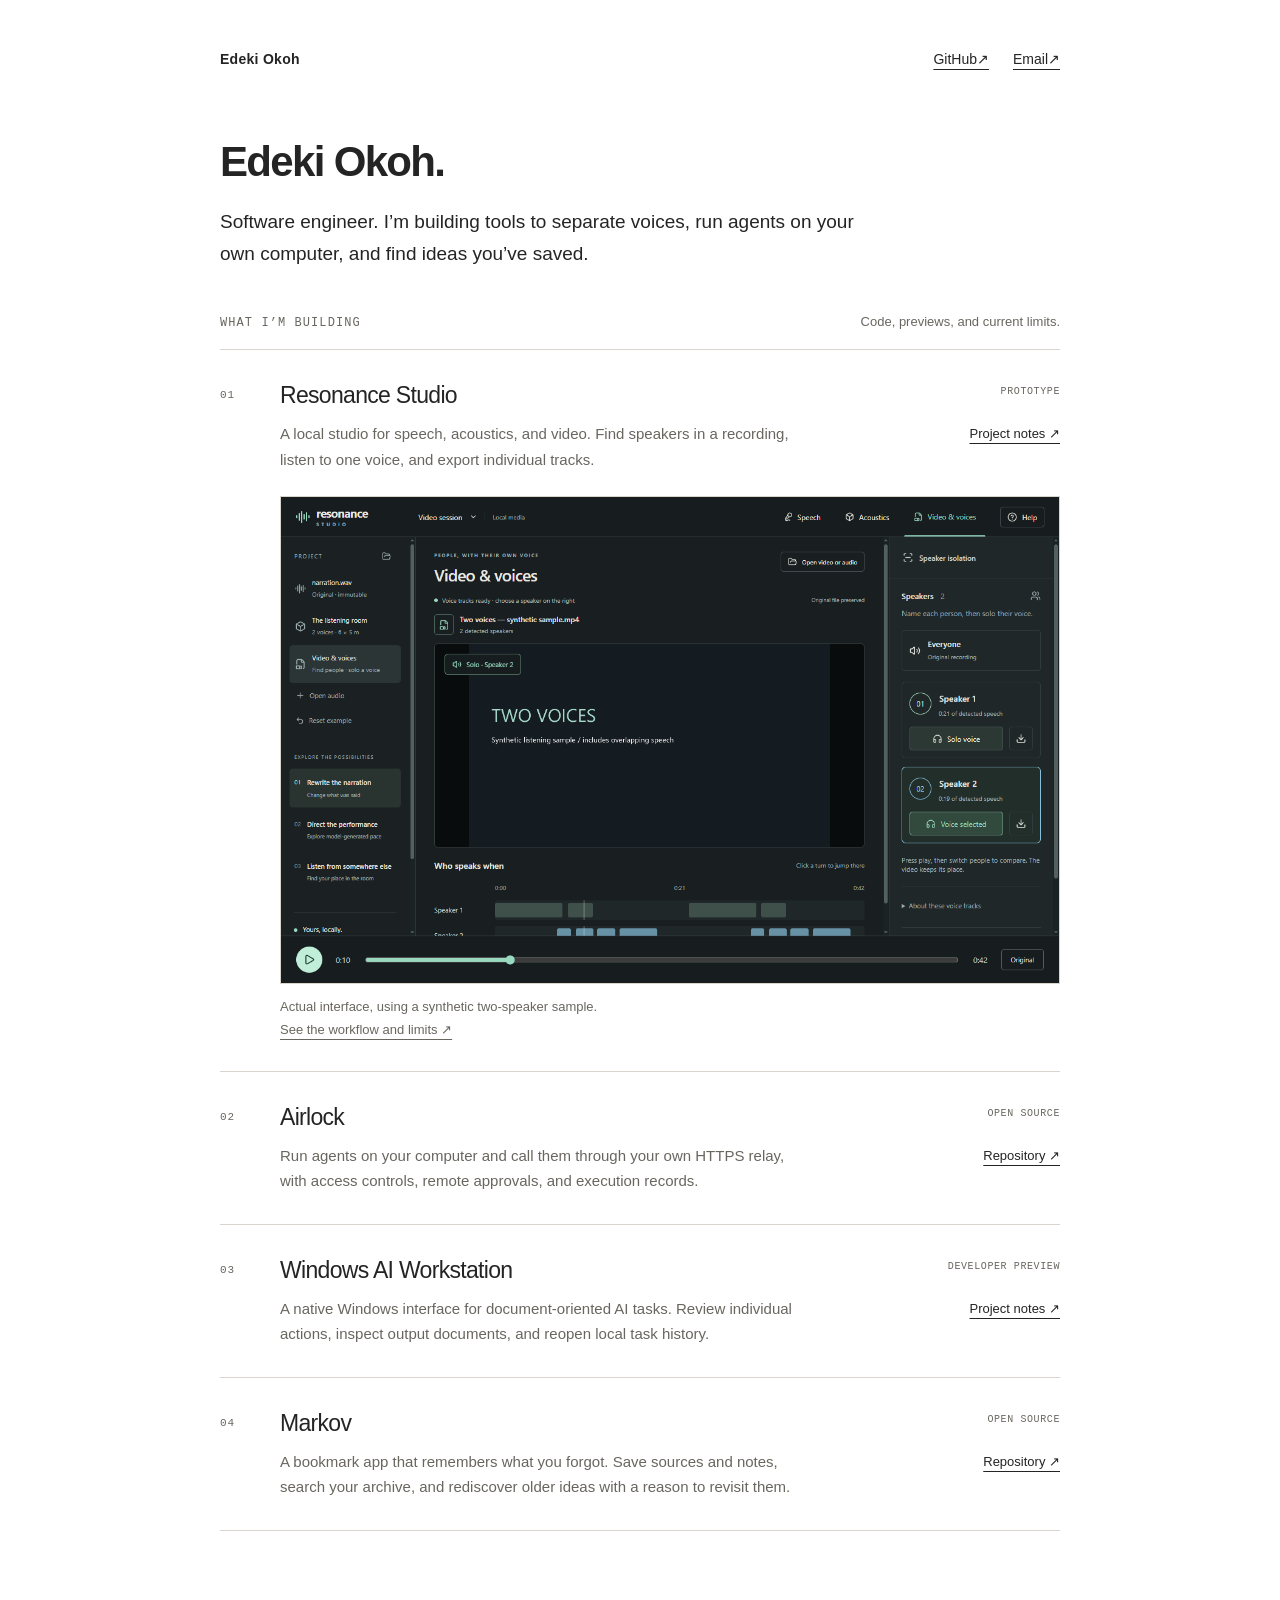
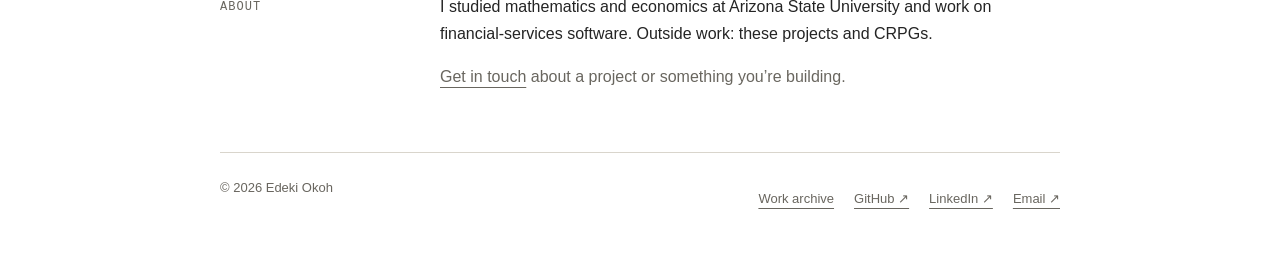
==== index.html @ 8ff59d3c "Show real Resonance product evidence directly on the homepage" ====
<!doctype html>
<html lang="en">
<head>
  <meta charset="utf-8">
  <meta name="viewport" content="width=device-width, initial-scale=1">
  <meta name="color-scheme" content="light">
  <title>Edeki Okoh — Software Engineer</title>
  <meta name="description" content="Edeki Okoh builds software for creative work, personal knowledge, and AI agents. Selected work: Resonance Studio, Airlock, Windows AI Workstation, and Markov.">
  <meta property="og:title" content="Edeki Okoh — Software Engineer">
  <meta property="og:description" content="Software for creative work, personal knowledge, and AI agents. Four projects by Edeki Okoh.">
  <meta property="og:type" content="website">
  <link rel="stylesheet" href="portfolio.css">
  <link rel="canonical" href="https://okohedeki.github.io/blog/">
</head>
<body>
  <a class="skip-link" href="#main">Skip to content</a>
  <nav class="site-nav" aria-label="Main navigation">
    <a class="wordmark" href="./" aria-label="Edeki Okoh home">Edeki Okoh</a>
    <div class="nav-links">
      <a href="https://github.com/Okohedeki">GitHub <span aria-hidden="true">↗</span></a>
      <a href="mailto:okohedeki@gmail.com">Email <span aria-hidden="true">↗</span></a>
    </div>
  </nav>

  <main id="main" tabindex="-1">
    <header class="intro">
      <h1>Edeki Okoh.</h1>
      <p class="lede">Software engineer. I’m building tools to separate voices, run agents on your own computer, and find ideas you’ve saved.</p>
    </header>

    <section id="selected-work" aria-labelledby="projects-title">
      <div class="section-heading">
        <h2 class="section-label" id="projects-title">What I’m building</h2>
        <span>Code, previews, and current limits.</span>
      </div>

      <div class="project-list">
        <article class="project" id="resonance-studio">
          <p class="project-index" aria-hidden="true">01</p>
          <div>
            <h3><a href="resonance-studio.html">Resonance Studio</a></h3>
            <p>A local studio for speech, acoustics, and video. Find speakers in a recording, listen to one voice, and export individual tracks.</p>
          </div>
          <div class="project-meta">
            <span class="status">Prototype</span>
            <a class="project-link" href="resonance-studio.html" aria-label="Read about Resonance Studio">Project notes ↗</a>
          </div>
          <figure class="project-preview">
            <a href="resonance-studio.html" aria-label="Inspect the Resonance Studio prototype">
              <img src="assets/resonance-video.png" alt="Resonance Studio with synchronized video, a speaker timeline, and controls for listening to one voice." width="1280" height="800" fetchpriority="high">
            </a>
            <figcaption>Actual interface, using a synthetic two-speaker sample. <a href="resonance-studio.html">See the workflow and limits ↗</a></figcaption>
          </figure>
        </article>
        <article class="project" id="airlock">
          <p class="project-index" aria-hidden="true">02</p>
          <div>
            <h3><a href="https://github.com/Okohedeki/airlock">Airlock</a></h3>
            <p>Run agents on your computer and call them through your own HTTPS relay, with access controls, remote approvals, and execution records.</p>
          </div>
          <div class="project-meta">
            <span class="status">Open source</span>
            <a class="project-link" href="https://github.com/Okohedeki/airlock" aria-label="View Airlock on GitHub">Repository ↗</a>
          </div>
        </article>
        <article class="project" id="windows-ai-workstation">
          <p class="project-index" aria-hidden="true">03</p>
          <div>
            <h3><a href="windows-ai-workstation.html">Windows AI Workstation</a></h3>
            <p>A native Windows interface for document-oriented AI tasks. Review individual actions, inspect output documents, and reopen local task history.</p>
          </div>
          <div class="project-meta">
            <span class="status">Developer preview</span>
            <a class="project-link" href="windows-ai-workstation.html" aria-label="Read about Windows AI Workstation">Project notes ↗</a>
          </div>
        </article>
        <article class="project" id="markov">
          <p class="project-index" aria-hidden="true">04</p>
          <div>
            <h3><a href="https://github.com/Okohedeki/markov-engine">Markov</a></h3>
            <p>A bookmark app that remembers what you forgot. Save sources and notes, search your archive, and rediscover older ideas with a reason to revisit them.</p>
          </div>
          <div class="project-meta">
            <span class="status">Open source</span>
            <a class="project-link" href="https://github.com/Okohedeki/markov-engine" aria-label="View Markov on GitHub">Repository ↗</a>
          </div>
        </article>
      </div>
    </section>

    <section class="about" aria-labelledby="about-title">
      <h2 class="section-label" id="about-title">About</h2>
      <div>
        <p>I studied mathematics and economics at Arizona State University and work on financial-services software. Outside work: these projects and CRPGs.</p>
        <p><a href="mailto:okohedeki@gmail.com">Get in touch</a> about a project or something you’re building.</p>
      </div>
    </section>
  </main>

  <footer>
    <p>© 2026 Edeki Okoh</p>
    <div class="footer-links">
      <a href="worklog.html">Work archive</a>
      <a href="https://github.com/Okohedeki">GitHub ↗</a>
      <a href="https://www.linkedin.com/in/edeki-o-58895bb2/">LinkedIn ↗</a>
      <a href="mailto:okohedeki@gmail.com">Email ↗</a>
    </div>
  </footer>
</body>
</html>
---- portfolio.css ----
:root {
  color-scheme: light;
  --paper: #ffffff;
  --ink: #242424;
  --muted: #69665f;
  --line: #d9d5cc;
  --accent: #873e2c;
  font-family: -apple-system, BlinkMacSystemFont, "Segoe UI", sans-serif;
  font-synthesis: none;
}

* { box-sizing: border-box; }
html { background: var(--paper); scroll-padding-top: 32px; }
body { margin: 0; color: var(--ink); font-size: 17px; line-height: 1.7; }
a { color: inherit; text-decoration-thickness: 1px; text-underline-offset: 5px; }
a:hover { color: var(--accent); }
a:focus-visible, summary:focus-visible {
  outline: 2px solid var(--accent);
  outline-offset: 5px;
  border-radius: 2px;
}
::selection { color: var(--ink); background: #e9d5bf; }
.skip-link { position: absolute; left: 24px; top: -80px; padding: 10px; background: var(--paper); }
.skip-link:focus { top: 12px; }
.site-nav, main, footer { width: min(100% - 64px, 840px); margin-inline: auto; }
.site-nav { display: flex; justify-content: space-between; align-items: center; padding-top: 38px; gap: 24px; }
.wordmark { font-size: 14px; font-weight: 600; text-decoration: none; letter-spacing: .02em; }
.nav-links { display: flex; gap: 24px; font-size: 14px; }
.nav-links a { display: inline-flex; align-items: center; min-height: 44px; }
.intro { padding-block: 56px 42px; max-width: 700px; }
.eyebrow, .section-label, .project-index, .status {
  font: 500 11px/1.6 ui-monospace, "Cascadia Code", Consolas, monospace;
  letter-spacing: .09em;
  text-transform: uppercase;
  color: var(--muted);
}
.eyebrow { margin: 0 0 22px; }
h1 { margin: 0; font: 600 clamp(32px, 5vw, 42px)/1.15 -apple-system, BlinkMacSystemFont, "Segoe UI", sans-serif; letter-spacing: -.04em; }
.lede { max-width: 650px; margin: 20px 0 0; font-size: 19px; line-height: 1.65; }
.intro-note { max-width: 600px; margin-top: 20px; color: var(--muted); }
.section-heading { display: flex; align-items: baseline; justify-content: space-between; gap: 20px; padding-bottom: 16px; }
.section-heading h2, .section-label { margin: 0; font-size: 12px; font-weight: 500; }
.section-heading span { color: var(--muted); font-size: 13px; }
.project-list { border-top: 1px solid var(--line); }
.project { display: grid; grid-template-columns: 40px 1fr 150px; gap: 20px; padding-block: 30px; border-bottom: 1px solid var(--line); }
.project-index { padding-top: 7px; margin: 0; }
.project h3 { margin: 0; font-size: 23px; font-weight: 500; line-height: 1.35; letter-spacing: -.03em; }
.project h3 a { text-decoration: none; }
.project h3 a:hover { text-decoration: underline; }
.project p:not(.project-index) { max-width: 530px; margin: 10px 0 0; color: var(--muted); font-size: 15px; line-height: 1.7; }
.project-meta { display: flex; flex-direction: column; align-items: flex-end; gap: 12px; padding-top: 4px; }
.status { font-size: 10px; letter-spacing: .06em; }
.project-link { display: inline-flex; align-items: center; min-height: 44px; font-size: 13px; white-space: nowrap; }
.about { display: grid; grid-template-columns: 180px 1fr; gap: 40px; padding-block: 62px; }
.about h2 { margin-top: 5px; }
.about p { margin: 0; max-width: 600px; font-size: 16px; }
.about p + p { margin-top: 16px; color: var(--muted); }
footer { display: flex; justify-content: space-between; gap: 20px; border-top: 1px solid var(--line); padding-block: 24px 36px; font-size: 13px; color: var(--muted); }
footer p { margin: 0; }
footer a { display: inline-flex; align-items: center; min-height: 44px; }
.footer-links { display: flex; flex-wrap: wrap; gap: 20px; }
.case-header { padding-block: 72px 40px; }
.case-header h1 { font-size: clamp(32px, 5vw, 42px); }
.case-header .lede { max-width: 750px; }
.case-copy { max-width: 700px; margin-bottom: 64px; }
.case-copy h2 { margin: 36px 0 12px; font-size: 21px; font-weight: 500; }
.case-copy p, .case-copy ul { margin-block: 12px; }
.case-copy li { padding-left: 4px; margin-bottom: 8px; }
.case-copy .status { display: block; border-top: 1px solid var(--line); padding-top: 20px; }
figure { margin: 0 0 40px; }
.project-preview { grid-column: 2 / -1; margin: 4px 0 0; }
.project-preview a { display: block; }
figure img { width: 100%; height: auto; display: block; border: 1px solid var(--line); }
figcaption { margin-top: 12px; color: var(--muted); font-size: 13px; }

@media (max-width: 680px) {
  .site-nav, main, footer { width: calc(100% - 40px); }
  .site-nav { padding-top: 18px; }
  .nav-links { gap: 16px; }
  .intro { padding-block: 40px 34px; }
  .lede { font-size: 18px; }
  .intro-note { font-size: 16px; }
  .section-heading { align-items: flex-start; }
  .section-heading span { font-size: 12px; }
  .project { grid-template-columns: 26px 1fr; gap: 12px; padding-block: 26px; }
  .project h3 { font-size: 22px; }
  .project-meta { grid-column: 2; flex-direction: row; align-items: center; justify-content: space-between; padding: 0; }
  .project-index { font-size: 10px; }
  .about { grid-template-columns: 1fr; gap: 20px; padding-block: 44px; }
  footer { flex-direction: column; gap: 4px; padding-bottom: 24px; }
  .case-header { padding-block: 52px 32px; }
  .case-copy { font-size: 16px; }
}

@media (prefers-reduced-motion: no-preference) {
  a { transition: color 140ms ease; }
}
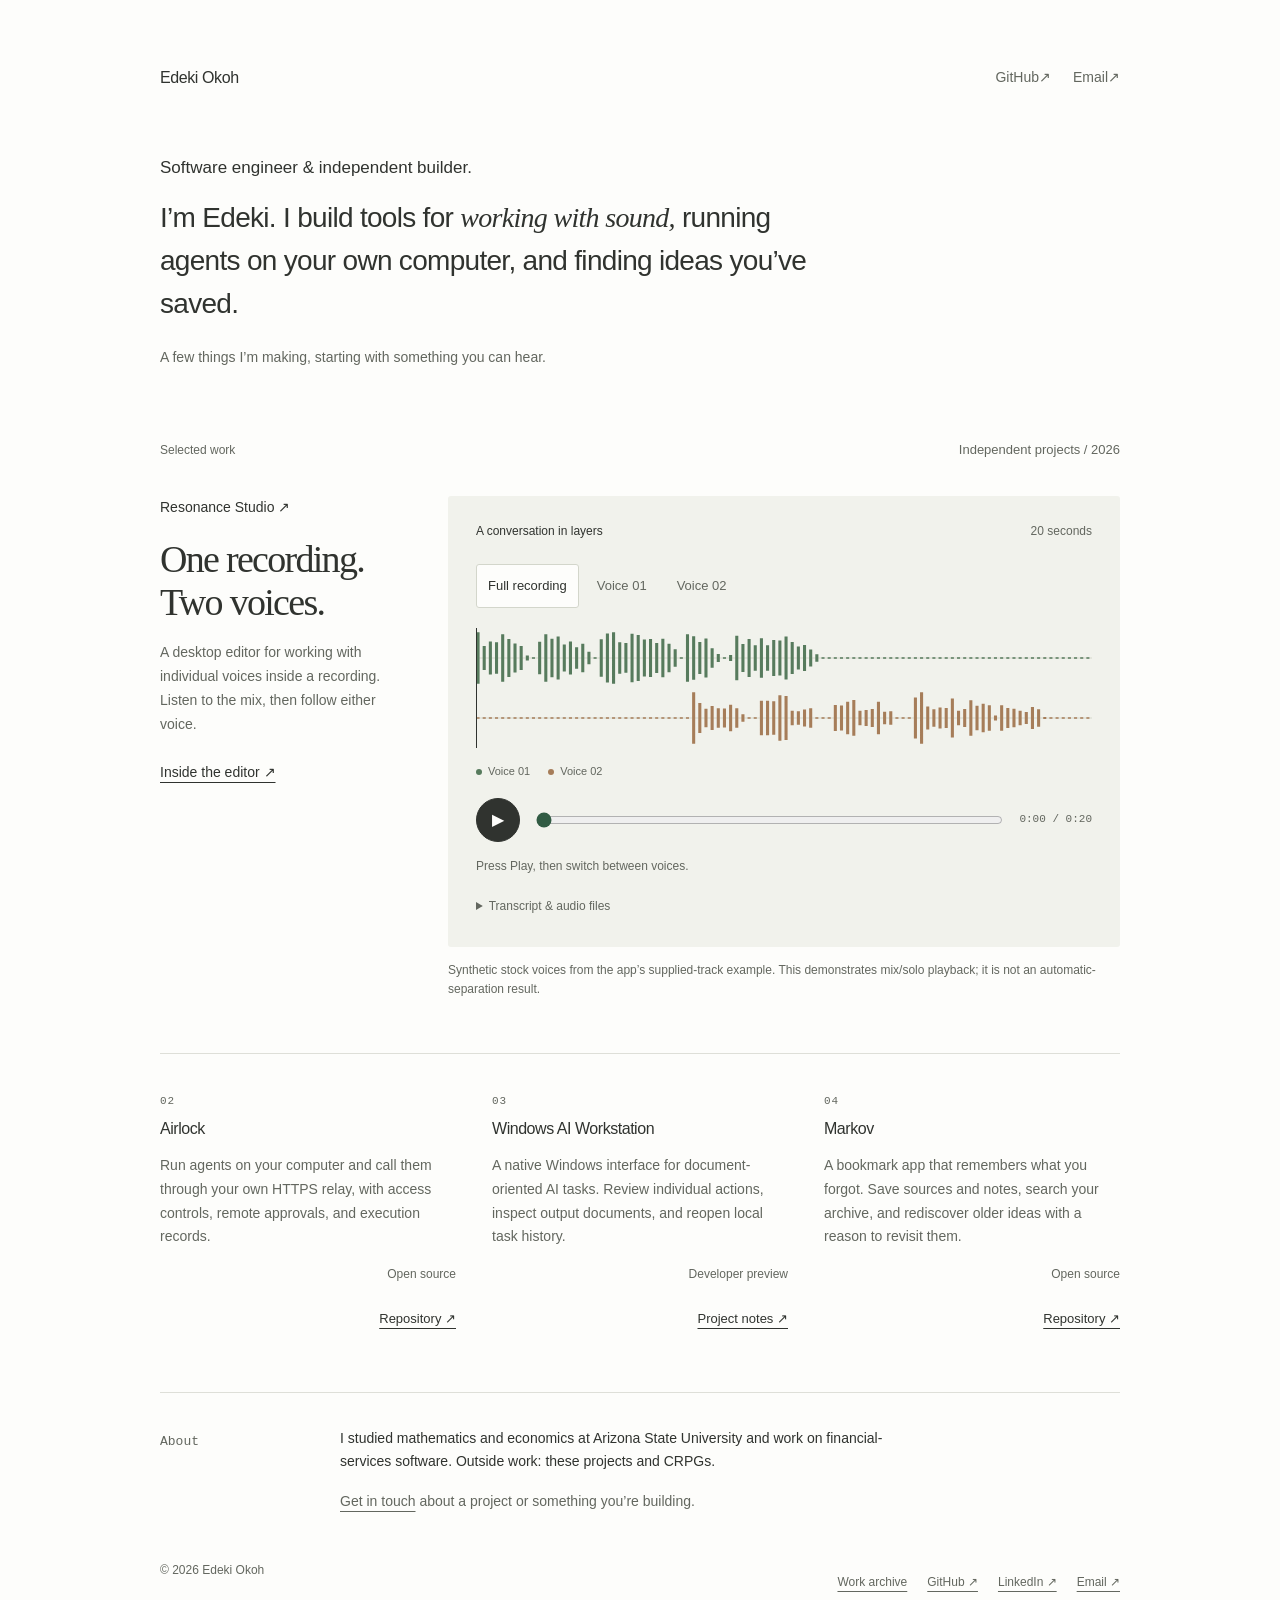
==== commit a5230392: "Lead the homepage with a working Resonance listening example" ====
--- a/index.html
+++ b/index.html
@@ -9,7 +9,8 @@
   <meta property="og:title" content="Edeki Okoh — Software Engineer">
   <meta property="og:description" content="Software for creative work, personal knowledge, and AI agents. Four projects by Edeki Okoh.">
   <meta property="og:type" content="website">
-  <link rel="stylesheet" href="portfolio.css">
+  <link rel="stylesheet" href="folio.css">
+  <script src="listen.js" defer></script>
   <link rel="canonical" href="https://okohedeki.github.io/blog/">
 </head>
 <body>
@@ -24,34 +25,59 @@
 
   <main id="main" tabindex="-1">
     <header class="intro">
-      <h1>Edeki Okoh.</h1>
-      <p class="lede">Software engineer. I’m building tools to separate voices, run agents on your own computer, and find ideas you’ve saved.</p>
+      <h1>Software engineer &amp; independent builder.</h1>
+      <p class="lede">I’m Edeki. I build tools for <em>working with sound,</em> running agents on your own computer, and finding ideas you’ve saved.</p>
+      <p class="intro-note">A few things I’m making, starting with something you can hear.</p>
     </header>
 
     <section id="selected-work" aria-labelledby="projects-title">
       <div class="section-heading">
-        <h2 class="section-label" id="projects-title">What I’m building</h2>
-        <span>Code, previews, and current limits.</span>
+        <h2 class="section-label" id="projects-title">Selected work</h2>
+        <span>Independent projects / 2026</span>
       </div>
 
+      <article class="feature" id="resonance-studio">
+        <div class="feature-copy">
+          <p class="feature-name"><a href="resonance-studio.html">Resonance Studio ↗</a></p>
+          <h3>One recording.<br> Two voices.</h3>
+          <p>A desktop editor for working with individual voices inside a recording. Listen to the mix, then follow either voice.</p>
+          <a class="text-link" href="resonance-studio.html" aria-label="Read about Resonance Studio">Inside the editor ↗</a>
+        </div>
+        <div>
+          <div class="sample" data-listening-sample>
+            <div class="sample-head"><strong>A conversation in layers</strong><span>20 seconds</span></div>
+            <div class="js-controls">
+              <div class="track-options" role="group" aria-label="Choose what to hear">
+                <button type="button" data-track="0" aria-pressed="true">Full recording</button>
+                <button type="button" data-track="1" aria-pressed="false">Voice 01</button>
+                <button type="button" data-track="2" aria-pressed="false">Voice 02</button>
+              </div>
+              <div class="waveform" aria-hidden="true">
+                <img src="assets/resonance-waveforms.svg" alt="" width="600" height="140">
+                <span class="playhead"></span>
+              </div>
+              <div class="wave-legend" aria-hidden="true"><span>Voice 01</span><span>Voice 02</span></div>
+              <div class="transport">
+                <button class="play-button" type="button" data-play aria-label="Play sample">▶</button>
+                <input type="range" min="0" max="20" step="0.05" value="0" data-seek aria-label="Playback position">
+                <span class="clock" data-clock>0:00 / 0:20</span>
+              </div>
+              <p class="sample-status" data-status role="status">Press Play, then switch between voices.</p>
+            </div>
+            <div class="audio-fallback">
+              <audio controls preload="none" src="assets/resonance-mix.mp3" aria-label="Listen to the full recording"></audio>
+            </div>
+            <details>
+              <summary>Transcript &amp; audio files</summary>
+              <p><strong>Voice 01:</strong> I am standing by the window. Come a little closer and listen. You can follow my voice as you move through the room. Now turn around. The room stays still, but your perspective changes.</p>
+              <p><strong>Voice 02:</strong> I am here beside the bookshelf. There are two voices in this room. Move toward me to hear the difference. A voice can feel close, or far away, depending on where you listen.</p>
+              <p><a href="assets/resonance-mix.mp3">Full recording</a> · <a href="assets/resonance-voice-01.mp3">Voice 01</a> · <a href="assets/resonance-voice-02.mp3">Voice 02</a></p>
+            </details>
+          </div>
+          <p class="sample-caption">Synthetic stock voices from the app’s supplied-track example. This demonstrates mix/solo playback; it is not an automatic-separation result.</p>
+        </div>
+      </article>
       <div class="project-list">
-        <article class="project" id="resonance-studio">
-          <p class="project-index" aria-hidden="true">01</p>
-          <div>
-            <h3><a href="resonance-studio.html">Resonance Studio</a></h3>
-            <p>A local studio for speech, acoustics, and video. Find speakers in a recording, listen to one voice, and export individual tracks.</p>
-          </div>
-          <div class="project-meta">
-            <span class="status">Prototype</span>
-            <a class="project-link" href="resonance-studio.html" aria-label="Read about Resonance Studio">Project notes ↗</a>
-          </div>
-          <figure class="project-preview">
-            <a href="resonance-studio.html" aria-label="Inspect the Resonance Studio prototype">
-              <img src="assets/resonance-video.png" alt="Resonance Studio with synchronized video, a speaker timeline, and controls for listening to one voice." width="1280" height="800" fetchpriority="high">
-            </a>
-            <figcaption>Actual interface, using a synthetic two-speaker sample. <a href="resonance-studio.html">See the workflow and limits ↗</a></figcaption>
-          </figure>
-        </article>
         <article class="project" id="airlock">
           <p class="project-index" aria-hidden="true">02</p>
           <div>
--- a/folio.css
+++ b/folio.css
@@ -0,0 +1,108 @@
+@import url("portfolio.css");
+
+:root {
+  --paper: #fdfdfb;
+  --ink: #30332f;
+  --muted: #63675f;
+  --line: #dedfd8;
+  --accent: #315b43;
+  --surface: #f1f2ec;
+}
+body { font-size: 16px; line-height: 1.65; }
+.site-nav, main, footer { width: min(100% - 80px, 960px); }
+.site-nav { padding-top: 56px; }
+.wordmark { font-size: 16px; font-weight: 500; letter-spacing: -.025em; }
+.nav-links { gap: 22px; }
+.nav-links a { color: var(--muted); text-decoration: none; }
+.nav-links a:hover { color: var(--accent); text-decoration: underline; }
+.intro { max-width: 700px; padding-block: 58px 56px; }
+.intro h1 { font-size: 17px; font-weight: 500; letter-spacing: 0; }
+.intro .lede { margin-top: 18px; font-size: clamp(22px, 2.4vw, 28px); line-height: 1.55; letter-spacing: -.025em; }
+.intro em { font-family: Georgia, serif; font-weight: 400; }
+.intro-note { font-size: 14px; margin-top: 20px; }
+.section-heading { border: 0; padding-bottom: 24px; }
+.section-heading h2, .section-label { font: 400 13px/1.6 inherit; text-transform: none; letter-spacing: 0; }
+.section-heading h2 { font-family: inherit; }
+.feature { display: grid; grid-template-columns: 240px minmax(0, 1fr); gap: 48px; padding-block: 12px 54px; }
+.feature-copy h3 { margin: 5px 0 18px; font: 400 38px/1.12 Georgia, serif; letter-spacing: -.045em; }
+.feature-copy p { color: var(--muted); font-size: 14px; line-height: 1.7; }
+.feature-copy .feature-name { color: var(--ink); margin: 0 0 18px; font-size: 14px; }
+.feature-name a { text-decoration: none; }
+.text-link { display: inline-flex; align-items: center; min-height: 44px; font-size: 14px; }
+.sample { align-self: start; padding: 26px 28px 22px; background: var(--surface); border-radius: 3px; }
+.sample-head { display: flex; justify-content: space-between; gap: 12px; font-size: 12px; color: var(--muted); }
+.sample-head strong { color: var(--ink); font-weight: 500; }
+.sample .js-controls { display: none; }
+.sample.is-ready .js-controls { display: block; }
+.sample.is-ready .audio-fallback { display: none; }
+.track-options { display: flex; gap: 6px; margin-top: 22px; }
+button, input { font: inherit; }
+button { cursor: pointer; }
+.track-options button { border: 1px solid transparent; border-radius: 3px; background: transparent; color: var(--muted); padding: 8px 11px; min-height: 44px; font-size: 13px; }
+.track-options button[aria-pressed="true"] { background: var(--paper); border-color: #d3d6cb; color: var(--ink); }
+.track-options button:hover { border-color: #b4b9ad; }
+button:focus-visible, input:focus-visible { outline: 2px solid var(--accent); outline-offset: 4px; }
+.waveform { position: relative; margin: 20px 0 14px; overflow: hidden; }
+.waveform img { width: 100%; height: 120px; display: block; }
+.playhead { position: absolute; inset-block: 0; left: 0; width: 1px; background: var(--ink); }
+.wave-legend { display: flex; gap: 18px; color: var(--muted); font-size: 11px; }
+.wave-legend span::before { content: ''; display: inline-block; width: 6px; height: 6px; border-radius: 50%; background: #577b5d; margin-right: 6px; }
+.wave-legend span + span::before { background: #a67d59; }
+.transport { display: flex; align-items: center; gap: 14px; margin-top: 18px; }
+.play-button { flex: 0 0 44px; height: 44px; border-radius: 50%; border: 1px solid var(--ink); background: var(--ink); color: var(--paper); }
+.play-button:hover { background: var(--accent); }
+.transport input { min-width: 0; flex: 1; accent-color: var(--accent); height: 32px; }
+.clock { font: 11px/1.4 ui-monospace, Consolas, monospace; color: var(--muted); white-space: nowrap; }
+.sample-status { min-height: 20px; margin: 15px 0 0; font-size: 12px; color: var(--muted); }
+.sample-caption { margin: 14px 0 0; font-size: 12px; line-height: 1.6; color: var(--muted); }
+.sample details { font-size: 12px; color: var(--muted); margin-top: 12px; }
+.sample summary { cursor: pointer; padding-block: 8px; }
+.sample details p { margin-top: 10px; }
+.audio-fallback audio { width: 100%; margin-top: 20px; }
+.audio-fallback p { font-size: 13px; }
+.project-list { border: 0; display: grid; grid-template-columns: repeat(3, minmax(0, 1fr)); gap: 36px; padding-block: 32px 52px; border-top: 1px solid var(--line); }
+.project { display: block; padding: 0; border: 0; min-width: 0; }
+.project h3 { font: 500 16px/1.5 inherit; letter-spacing: -.02em; }
+.project h3 a { font-size: 16px; }
+.project p:not(.project-index) { font-size: 14px; line-height: 1.7; margin: 12px 0; }
+.project .status { text-transform: none; letter-spacing: 0; font-family: inherit; font-size: 12px; }
+.project .text-link { font-size: 13px; }
+.about { border-top: 1px solid var(--line); grid-template-columns: 140px 1fr; gap: 40px; padding-block: 34px 44px; }
+.about h2 { font-size: 13px; }
+.about p { font-size: 14px; max-width: 580px; }
+footer { border: 0; padding-block: 4px 40px; font-size: 12px; }
+.footer-links { gap: 20px; }
+.case-header { max-width: 740px; padding-block: 60px 36px; }
+.case-header h1 { font: 400 clamp(36px, 5vw, 54px)/1.12 Georgia, serif; letter-spacing: -.045em; }
+.case-header .lede { font-size: 20px; }
+.case-copy { max-width: 660px; margin-inline: auto; font-size: 16px; }
+.case-copy h2 { font-size: 20px; }
+.case-copy .sample { margin-block: 32px; }
+.case-image a { display: block; }
+.case-image img { border: 0; border-radius: 3px; }
+.case-image figcaption { font-size: 12px; }
+@media (max-width: 760px) {
+  .site-nav, main, footer { width: calc(100% - 48px); }
+  .site-nav { padding-top: 24px; }
+  .intro { padding-block: 38px 40px; }
+  .feature { grid-template-columns: 1fr; gap: 22px; padding-bottom: 34px; }
+  .feature-copy h3 { font-size: 36px; margin-bottom: 12px; }
+  .feature-copy h3 br { display: none; }
+  .feature-copy p { max-width: 480px; }
+  .feature-copy .feature-name { margin-bottom: 10px; }
+  .feature-copy .text-link { margin-top: -6px; }
+  .project-list { gap: 22px; }
+  .about { grid-template-columns: 1fr; gap: 16px; }
+}
+@media (max-width: 520px) {
+  .project-list { grid-template-columns: 1fr; gap: 28px; }
+  .project p:not(.project-index) { margin-block: 7px; }
+  .sample { padding: 20px 16px; }
+  .track-options { gap: 2px; }
+  .track-options button { padding-inline: 9px; }
+  .transport { gap: 9px; }
+  .clock { font-size: 10px; }
+  .sample-head { font-size: 11px; }
+  .nav-links { gap: 16px; }
+  footer { gap: 10px; }
+}
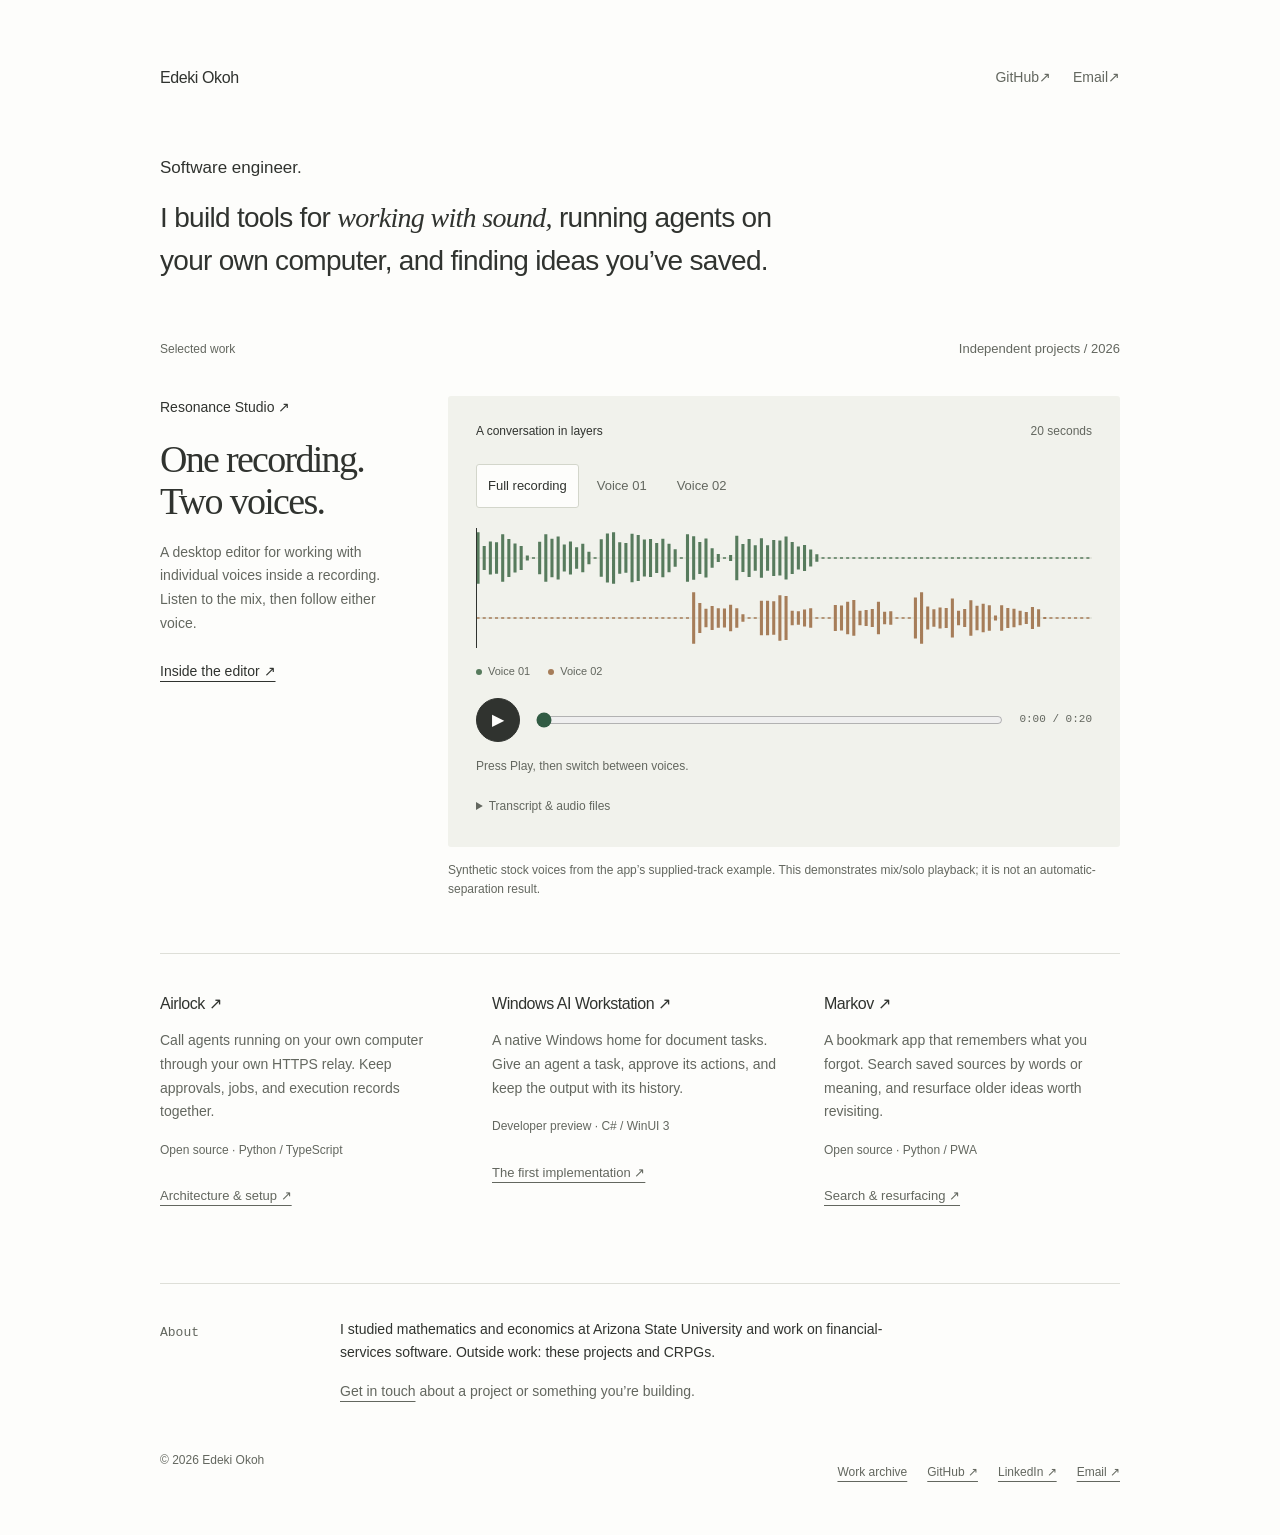
==== commit 4b7bdb84: "Distill the supporting projects into a compact work index" ====
--- a/index.html
+++ b/index.html
@@ -25,9 +25,8 @@
 
   <main id="main" tabindex="-1">
     <header class="intro">
-      <h1>Software engineer &amp; independent builder.</h1>
-      <p class="lede">I’m Edeki. I build tools for <em>working with sound,</em> running agents on your own computer, and finding ideas you’ve saved.</p>
-      <p class="intro-note">A few things I’m making, starting with something you can hear.</p>
+      <h1>Software engineer.</h1>
+      <p class="lede">I build tools for <em>working with sound,</em> running agents on your own computer, and finding ideas you’ve saved.</p>
     </header>
 
     <section id="selected-work" aria-labelledby="projects-title">
@@ -79,37 +78,22 @@
       </article>
       <div class="project-list">
         <article class="project" id="airlock">
-          <p class="project-index" aria-hidden="true">02</p>
-          <div>
-            <h3><a href="https://github.com/Okohedeki/airlock">Airlock</a></h3>
-            <p>Run agents on your computer and call them through your own HTTPS relay, with access controls, remote approvals, and execution records.</p>
-          </div>
-          <div class="project-meta">
-            <span class="status">Open source</span>
-            <a class="project-link" href="https://github.com/Okohedeki/airlock" aria-label="View Airlock on GitHub">Repository ↗</a>
-          </div>
+          <h3><a href="https://github.com/Okohedeki/airlock">Airlock ↗</a></h3>
+          <p>Call agents running on your own computer through your own HTTPS relay. Keep approvals, jobs, and execution records together.</p>
+          <span class="status">Open source · Python / TypeScript</span>
+          <p><a class="text-link" href="https://github.com/Okohedeki/airlock#readme">Architecture &amp; setup ↗</a></p>
         </article>
         <article class="project" id="windows-ai-workstation">
-          <p class="project-index" aria-hidden="true">03</p>
-          <div>
-            <h3><a href="windows-ai-workstation.html">Windows AI Workstation</a></h3>
-            <p>A native Windows interface for document-oriented AI tasks. Review individual actions, inspect output documents, and reopen local task history.</p>
-          </div>
-          <div class="project-meta">
-            <span class="status">Developer preview</span>
-            <a class="project-link" href="windows-ai-workstation.html" aria-label="Read about Windows AI Workstation">Project notes ↗</a>
-          </div>
+          <h3><a href="windows-ai-workstation.html">Windows AI Workstation ↗</a></h3>
+          <p>A native Windows home for document tasks. Give an agent a task, approve its actions, and keep the output with its history.</p>
+          <span class="status">Developer preview · C# / WinUI 3</span>
+          <p><a class="text-link" href="windows-ai-workstation.html" aria-label="Read about Windows AI Workstation">The first implementation ↗</a></p>
         </article>
         <article class="project" id="markov">
-          <p class="project-index" aria-hidden="true">04</p>
-          <div>
-            <h3><a href="https://github.com/Okohedeki/markov-engine">Markov</a></h3>
-            <p>A bookmark app that remembers what you forgot. Save sources and notes, search your archive, and rediscover older ideas with a reason to revisit them.</p>
-          </div>
-          <div class="project-meta">
-            <span class="status">Open source</span>
-            <a class="project-link" href="https://github.com/Okohedeki/markov-engine" aria-label="View Markov on GitHub">Repository ↗</a>
-          </div>
+          <h3><a href="https://github.com/Okohedeki/markov-engine">Markov ↗</a></h3>
+          <p>A bookmark app that remembers what you forgot. Search saved sources by words or meaning, and resurface older ideas worth revisiting.</p>
+          <span class="status">Open source · Python / PWA</span>
+          <p><a class="text-link" href="https://github.com/Okohedeki/markov-engine#readme">Search &amp; resurfacing ↗</a></p>
         </article>
       </div>
     </section>
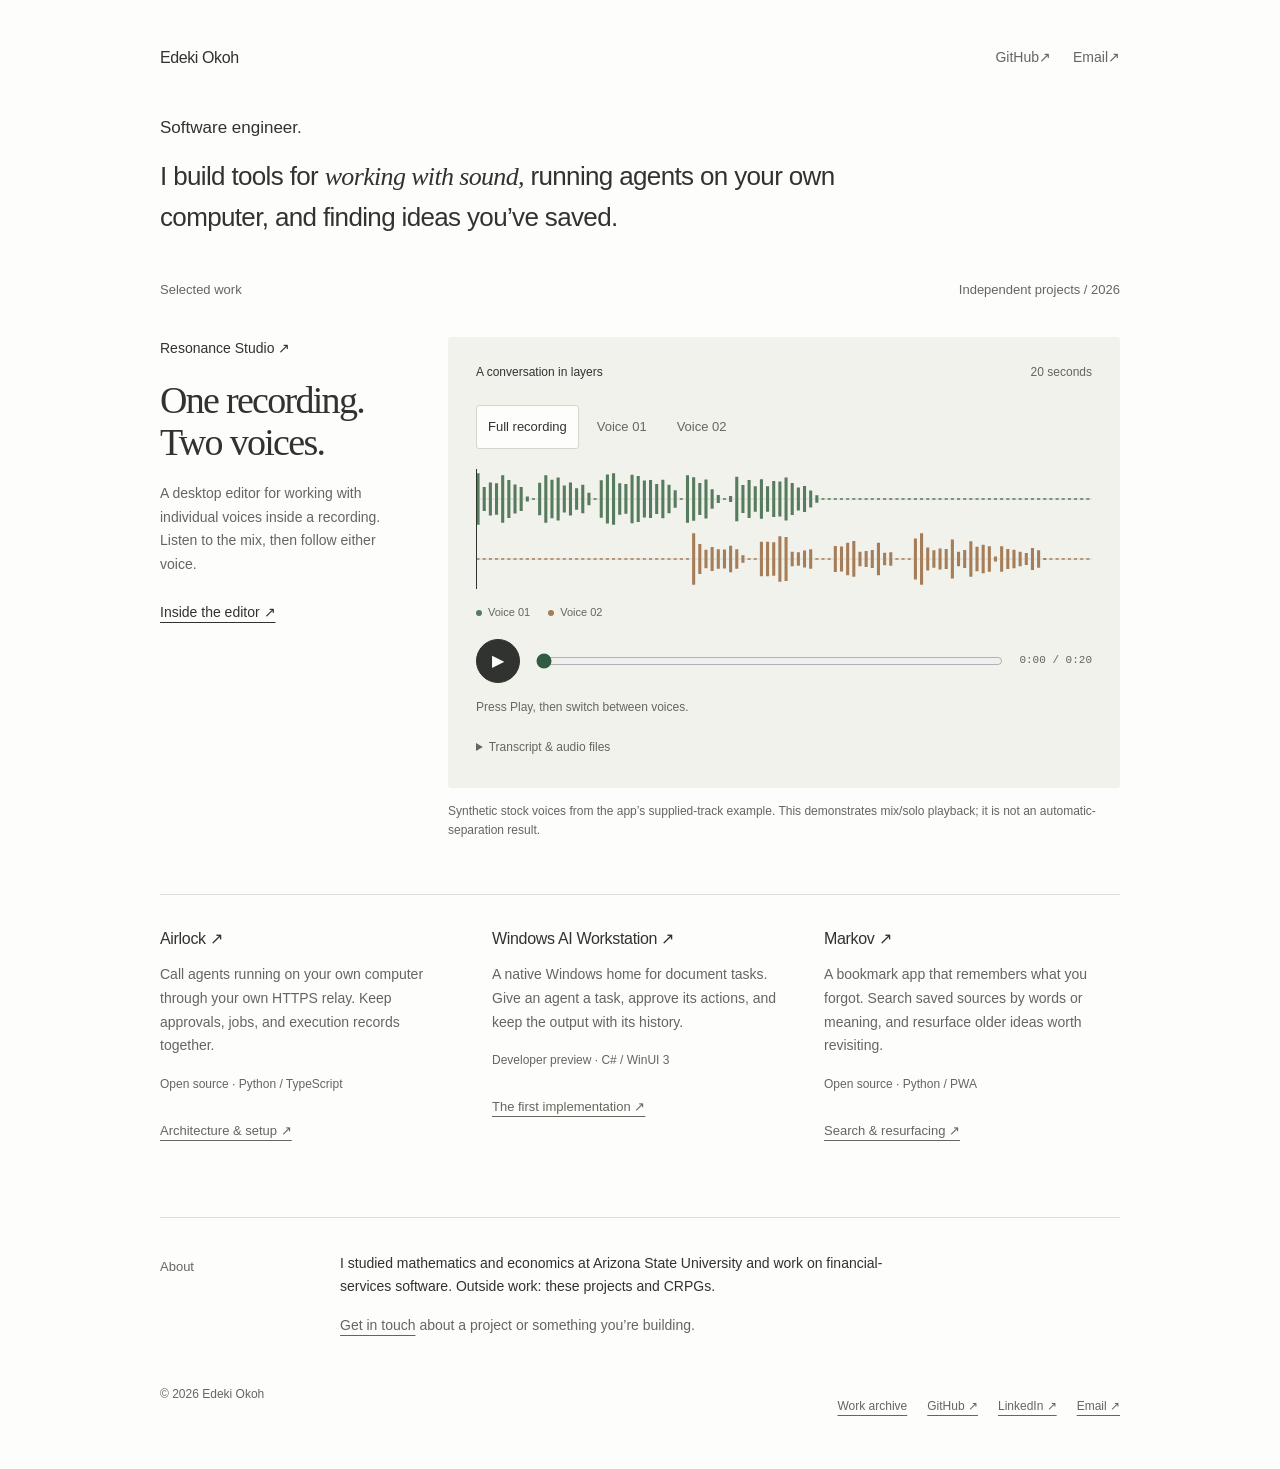
==== commit d11e73f5: "Align accessible link names and load the browser icon" ====
--- a/index.html
+++ b/index.html
@@ -10,6 +10,7 @@
   <meta property="og:description" content="Software for creative work, personal knowledge, and AI agents. Four projects by Edeki Okoh.">
   <meta property="og:type" content="website">
   <link rel="stylesheet" href="folio.css">
+  <link rel="icon" href="assets/favicon.svg" type="image/svg+xml">
   <script src="listen.js" defer></script>
   <link rel="canonical" href="https://okohedeki.github.io/blog/">
 </head>
@@ -40,7 +41,7 @@
           <p class="feature-name"><a href="resonance-studio.html">Resonance Studio ↗</a></p>
           <h3>One recording.<br> Two voices.</h3>
           <p>A desktop editor for working with individual voices inside a recording. Listen to the mix, then follow either voice.</p>
-          <a class="text-link" href="resonance-studio.html" aria-label="Read about Resonance Studio">Inside the editor ↗</a>
+          <a class="text-link" href="resonance-studio.html" aria-label="Inside the editor — Resonance Studio">Inside the editor ↗</a>
         </div>
         <div>
           <div class="sample" data-listening-sample>
@@ -87,7 +88,7 @@
           <h3><a href="windows-ai-workstation.html">Windows AI Workstation ↗</a></h3>
           <p>A native Windows home for document tasks. Give an agent a task, approve its actions, and keep the output with its history.</p>
           <span class="status">Developer preview · C# / WinUI 3</span>
-          <p><a class="text-link" href="windows-ai-workstation.html" aria-label="Read about Windows AI Workstation">The first implementation ↗</a></p>
+          <p><a class="text-link" href="windows-ai-workstation.html" aria-label="The first implementation — Windows AI Workstation">The first implementation ↗</a></p>
         </article>
         <article class="project" id="markov">
           <h3><a href="https://github.com/Okohedeki/markov-engine">Markov ↗</a></h3>
--- a/folio.css
+++ b/folio.css
@@ -10,19 +10,18 @@
 }
 body { font-size: 16px; line-height: 1.65; }
 .site-nav, main, footer { width: min(100% - 80px, 960px); }
-.site-nav { padding-top: 56px; }
+.site-nav { padding-top: 36px; }
 .wordmark { font-size: 16px; font-weight: 500; letter-spacing: -.025em; }
 .nav-links { gap: 22px; }
 .nav-links a { color: var(--muted); text-decoration: none; }
 .nav-links a:hover { color: var(--accent); text-decoration: underline; }
-.intro { max-width: 700px; padding-block: 58px 56px; }
+.intro { max-width: 720px; padding-block: 38px 42px; }
 .intro h1 { font-size: 17px; font-weight: 500; letter-spacing: 0; }
-.intro .lede { margin-top: 18px; font-size: clamp(22px, 2.4vw, 28px); line-height: 1.55; letter-spacing: -.025em; }
+.intro .lede { max-width: 720px; margin-top: 18px; font-size: clamp(22px, 2.2vw, 26px); line-height: 1.55; letter-spacing: -.025em; }
 .intro em { font-family: Georgia, serif; font-weight: 400; }
 .intro-note { font-size: 14px; margin-top: 20px; }
 .section-heading { border: 0; padding-bottom: 24px; }
-.section-heading h2, .section-label { font: 400 13px/1.6 inherit; text-transform: none; letter-spacing: 0; }
-.section-heading h2 { font-family: inherit; }
+.section-heading h2, .section-label { font-family: inherit; font-size: 13px; font-weight: 400; line-height: 1.6; text-transform: none; letter-spacing: 0; }
 .feature { display: grid; grid-template-columns: 240px minmax(0, 1fr); gap: 48px; padding-block: 12px 54px; }
 .feature-copy h3 { margin: 5px 0 18px; font: 400 38px/1.12 Georgia, serif; letter-spacing: -.045em; }
 .feature-copy p { color: var(--muted); font-size: 14px; line-height: 1.7; }
@@ -62,7 +61,7 @@
 .audio-fallback p { font-size: 13px; }
 .project-list { border: 0; display: grid; grid-template-columns: repeat(3, minmax(0, 1fr)); gap: 36px; padding-block: 32px 52px; border-top: 1px solid var(--line); }
 .project { display: block; padding: 0; border: 0; min-width: 0; }
-.project h3 { font: 500 16px/1.5 inherit; letter-spacing: -.02em; }
+.project h3 { font-family: inherit; font-size: 16px; font-weight: 500; line-height: 1.5; letter-spacing: -.02em; }
 .project h3 a { font-size: 16px; }
 .project p:not(.project-index) { font-size: 14px; line-height: 1.7; margin: 12px 0; }
 .project .status { text-transform: none; letter-spacing: 0; font-family: inherit; font-size: 12px; }
@@ -95,9 +94,15 @@
   .about { grid-template-columns: 1fr; gap: 16px; }
 }
 @media (max-width: 520px) {
+  .feature { gap: 16px; }
+  .intro { padding-block: 24px 28px; }
+  .intro .lede { font-size: 22px; line-height: 1.5; }
+  .feature-copy h3 { font-size: 28px; }
+  .feature-copy .text-link { display: none; }
+  .waveform img { height: 96px; }
   .project-list { grid-template-columns: 1fr; gap: 28px; }
   .project p:not(.project-index) { margin-block: 7px; }
-  .sample { padding: 20px 16px; }
+  .sample { padding: 16px; }
   .track-options { gap: 2px; }
   .track-options button { padding-inline: 9px; }
   .transport { gap: 9px; }
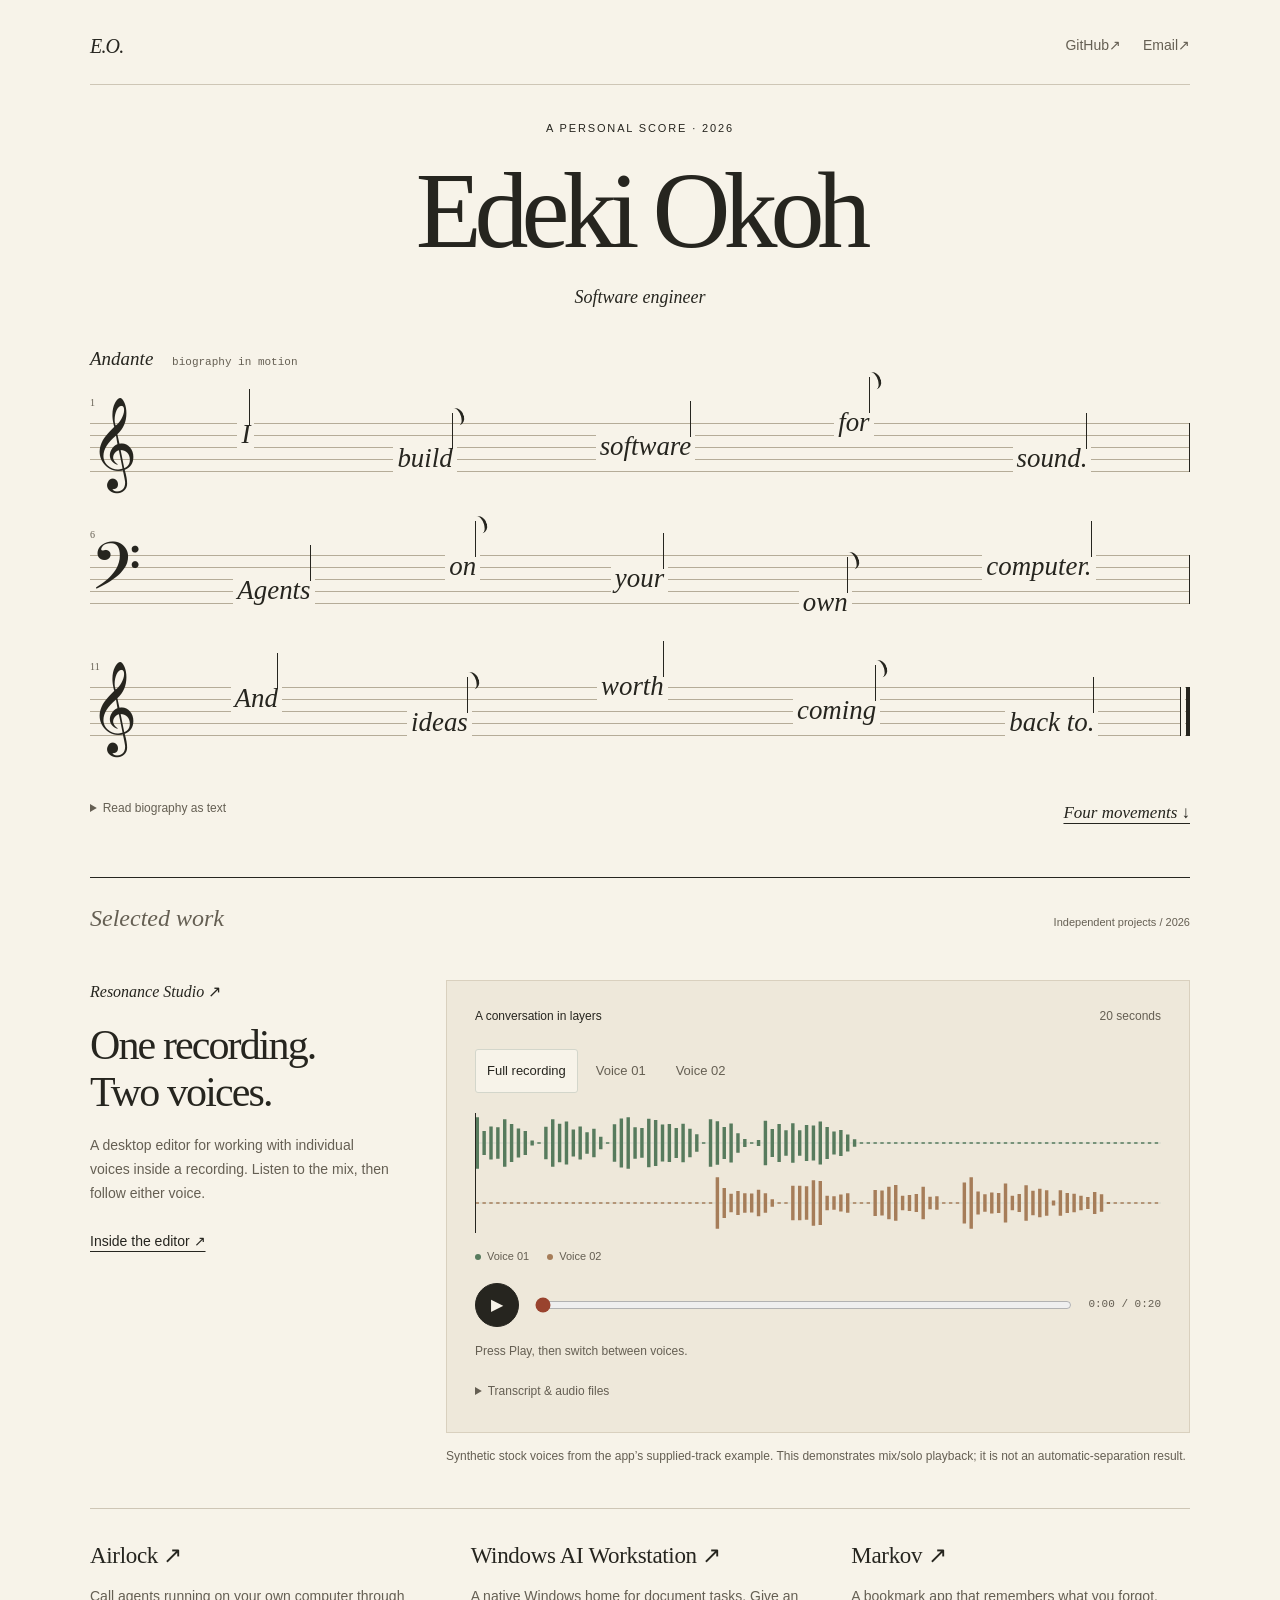
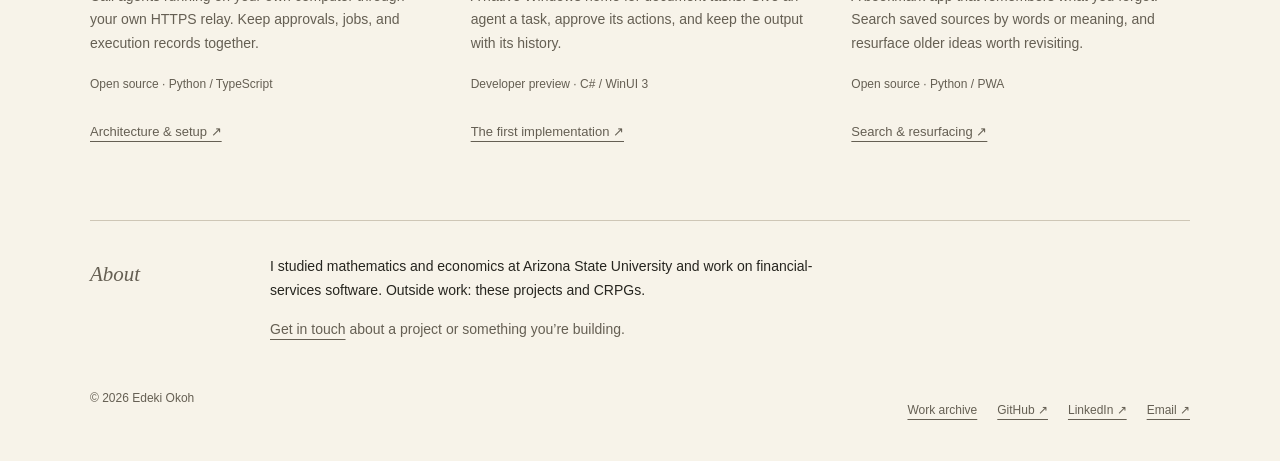
==== commit 4e07e006: "Set the biography as words on an engraved musical score" ====
--- a/index.html
+++ b/index.html
@@ -9,7 +9,7 @@
   <meta property="og:title" content="Edeki Okoh — Software Engineer">
   <meta property="og:description" content="Software for creative work, personal knowledge, and AI agents. Four projects by Edeki Okoh.">
   <meta property="og:type" content="website">
-  <link rel="stylesheet" href="folio.css">
+  <link rel="stylesheet" href="score.css">
   <link rel="icon" href="assets/favicon.svg" type="image/svg+xml">
   <script src="listen.js" defer></script>
   <link rel="canonical" href="https://okohedeki.github.io/blog/">
@@ -17,7 +17,7 @@
 <body>
   <a class="skip-link" href="#main">Skip to content</a>
   <nav class="site-nav" aria-label="Main navigation">
-    <a class="wordmark" href="./" aria-label="Edeki Okoh home">Edeki Okoh</a>
+    <a class="wordmark" href="./" aria-label="Edeki Okoh home">E.O.</a>
     <div class="nav-links">
       <a href="https://github.com/Okohedeki">GitHub <span aria-hidden="true">↗</span></a>
       <a href="mailto:okohedeki@gmail.com">Email <span aria-hidden="true">↗</span></a>
@@ -25,10 +25,58 @@
   </nav>
 
   <main id="main" tabindex="-1">
-    <header class="intro">
-      <h1>Software engineer.</h1>
-      <p class="lede">I build tools for <em>working with sound,</em> running agents on your own computer, and finding ideas you’ve saved.</p>
+    <header class="score-heading">
+      <p class="edition">A personal score · 2026</p>
+      <h1>Edeki Okoh</h1>
+      <p class="role">Software engineer</p>
     </header>
+    <div class="score-controls">
+      <p class="tempo">Andante <span>biography in motion</span></p>
+      <button class="motion-control" type="button" data-score-toggle hidden>Pause motion</button>
+    </div>
+    <div class="biography-score" data-score data-running="false" role="img" aria-label="I build software for sound. Agents on your own computer. And ideas worth coming back to.">
+      <div class="staff">
+        <span class="staff-number">1</span><span class="clef" aria-hidden="true">𝄞</span>
+        <div class="phrase">
+          <span class="word-note" style="--pitch: -12px"><span>I</span></span>
+          <span class="word-note" style="--pitch: 12px"><span>build</span></span>
+          <span class="word-note" style="--pitch: 0px"><span>software</span></span>
+          <span class="word-note" style="--pitch: -24px"><span>for</span></span>
+          <span class="word-note" style="--pitch: 12px"><span>sound.</span></span>
+        </div>
+        <span class="score-cursor" aria-hidden="true"></span>
+      </div>
+      <div class="staff">
+        <span class="staff-number">6</span><span class="clef" aria-hidden="true">𝄢</span>
+        <div class="phrase">
+          <span class="word-note" style="--pitch: 12px"><span>Agents</span></span>
+          <span class="word-note" style="--pitch: -12px"><span>on</span></span>
+          <span class="word-note" style="--pitch: 0px"><span>your</span></span>
+          <span class="word-note" style="--pitch: 24px"><span>own</span></span>
+          <span class="word-note" style="--pitch: -12px"><span>computer.</span></span>
+        </div>
+        <span class="score-cursor" aria-hidden="true"></span>
+      </div>
+      <div class="staff">
+        <span class="staff-number">11</span><span class="clef" aria-hidden="true">𝄞</span>
+        <div class="phrase">
+          <span class="word-note" style="--pitch: -12px"><span>And</span></span>
+          <span class="word-note" style="--pitch: 12px"><span>ideas</span></span>
+          <span class="word-note" style="--pitch: -24px"><span>worth</span></span>
+          <span class="word-note" style="--pitch: 0px"><span>coming</span></span>
+          <span class="word-note" style="--pitch: 12px"><span>back to.</span></span>
+        </div>
+        <span class="score-cursor" aria-hidden="true"></span>
+      </div>
+    </div>
+    <div class="score-reading">
+      <details data-score-reading>
+        <summary>Read biography as text</summary>
+        <p>I build tools for working with sound, running agents on your own computer, and finding ideas you’ve saved.</p>
+        <p>I work on financial-services software and studied mathematics and economics at Arizona State University. These four projects are my independent work. Outside software: CRPGs.</p>
+      </details>
+      <a href="#selected-work">Four movements ↓</a>
+    </div>
 
     <section id="selected-work" aria-labelledby="projects-title">
       <div class="section-heading">
--- a/score.css
+++ b/score.css
@@ -0,0 +1,91 @@
+@import url("folio.css");
+
+:root {
+  --paper: #f7f3e9;
+  --ink: #26251f;
+  --muted: #655f53;
+  --line: #cec6b6;
+  --accent: #99432e;
+  --surface: #eee8da;
+}
+.site-nav, main, footer { width: min(100% - 80px, 1100px); }
+.site-nav { padding-top: 24px; border-bottom: 1px solid var(--line); padding-bottom: 16px; }
+.wordmark { font: italic 20px/1.4 Georgia, serif; letter-spacing: -.04em; }
+.score-heading { text-align: center; padding-top: 34px; }
+.score-heading .edition { margin: 0 0 16px; font-size: 11px; letter-spacing: .17em; text-transform: uppercase; }
+.score-heading h1 { font: 400 clamp(52px, 9vw, 108px)/1.08 Georgia, serif; letter-spacing: -.065em; }
+.score-heading .role { margin: 14px 0 0; font: italic 18px/1.5 Georgia, serif; }
+.score-controls { display: flex; align-items: center; justify-content: space-between; gap: 16px; margin: 34px 0 2px; }
+.tempo { margin: 0; font: italic 19px/1.5 Georgia, serif; }
+.tempo span { margin-left: 14px; font: 11px/1.5 ui-monospace, Consolas, monospace; color: var(--muted); }
+.motion-control { min-height: 44px; padding: 6px 0 6px 12px; border: 0; background: transparent; color: var(--ink); font-size: 12px; text-decoration: underline; text-underline-offset: 5px; }
+.motion-control[hidden] { display: none; }
+.biography-score { padding-block: 6px 0; }
+.staff { position: relative; height: 132px; display: flex; align-items: center; gap: 20px; }
+.staff::before { content: ''; position: absolute; inset-inline: 0; top: 50%; height: 1px; background: #b5ac98; box-shadow: 0 -24px #b5ac98, 0 -12px #b5ac98, 0 12px #b5ac98, 0 24px #b5ac98; }
+.staff::after { content: ''; position: absolute; right: 0; top: calc(50% - 24px); height: 49px; width: 1px; background: var(--ink); }
+.staff:last-child::after { width: 4px; box-shadow: -5px 0 var(--paper), -6px 0 var(--ink); }
+.clef { position: relative; flex: 0 0 65px; font: 80px/1 "Segoe UI Symbol", "Cambria Math", serif; margin-top: -8px; }
+.staff-number { position: absolute; top: 15px; left: 0; font: 10px/1.4 Georgia, serif; color: var(--muted); }
+.phrase { display: flex; justify-content: space-around; align-items: center; gap: 14px; flex: 1; padding-right: 36px; min-width: 0; }
+.word-note { position: relative; z-index: 1; transform: translateY(var(--pitch, 0px)); font: italic clamp(16px, 2.1vw, 27px)/1.25 Georgia, serif; white-space: nowrap; }
+.word-note > span { padding: 0 4px; background: var(--paper); }
+.word-note::before { content: ''; position: absolute; right: 4px; bottom: calc(100% - 7px); height: 36px; width: 1px; background: currentColor; }
+.word-note:nth-child(even)::after { content: ''; position: absolute; width: 12px; height: 18px; right: -7px; bottom: calc(100% + 16px); border-right: 3px solid currentColor; border-radius: 0 80% 70% 0; transform: rotate(-16deg); }
+.word-note.is-current { color: var(--accent); }
+.word-note.is-current::before { width: 2px; }
+.score-cursor { position: absolute; top: 12px; bottom: 12px; width: 1px; background: var(--accent); opacity: .4; pointer-events: none; display: none; }
+.staff.is-current .score-cursor { display: block; }
+.score-reading { display: flex; justify-content: space-between; align-items: start; gap: 24px; padding-block: 14px 42px; }
+.score-reading details { max-width: 640px; font-size: 14px; }
+.score-reading summary { cursor: pointer; padding-block: 8px; color: var(--muted); font-size: 12px; }
+.score-reading details p { margin-block: 12px; }
+.score-reading > a { min-height: 44px; display: inline-flex; align-items: center; font: italic 17px/1.4 Georgia, serif; white-space: nowrap; }
+.section-heading { padding: 24px 0 32px; border-top: 1px solid var(--ink); }
+.section-heading h2 { font: italic 24px/1.4 Georgia, serif; }
+.section-heading span { font-size: 11px; }
+.feature { grid-template-columns: 300px minmax(0, 1fr); gap: 56px; padding-bottom: 42px; }
+.feature-copy h3 { font-size: 42px; }
+.feature-copy .feature-name { font: italic 16px/1.5 Georgia, serif; }
+.sample { border: 1px solid #d9d0be; border-radius: 0; }
+.project-list { gap: 42px; }
+.project h3 a { font: 400 23px/1.3 Georgia, serif; }
+.project p:not(.project-index) { margin-block: 14px; }
+.movement { display: block; color: var(--accent); font: italic 14px/1.5 Georgia, serif; margin-bottom: 13px; }
+.about h2 { font: italic 21px/1.4 Georgia, serif; }
+footer { padding-bottom: 28px; }
+@media (prefers-reduced-motion: no-preference) {
+  .biography-score[data-running="true"] .word-note.is-current { animation: sound-word 1.4s ease-in-out infinite; }
+  @keyframes sound-word {
+    0%, 100% { transform: translateY(var(--pitch, 0px)); }
+    45% { transform: translateY(calc(var(--pitch, 0px) - 6px)); }
+  }
+}
+@media (max-width: 760px) {
+  .site-nav, main, footer { width: calc(100% - 40px); }
+  .score-heading { padding-top: 34px; }
+  .score-controls { margin-top: 30px; }
+  .staff { height: 116px; gap: 6px; }
+  .clef { flex-basis: 38px; font-size: 65px; }
+  .phrase { gap: 6px; padding-right: 14px; }
+  .word-note { font-size: clamp(13px, 2.8vw, 21px); }
+  .word-note > span { padding-inline: 2px; }
+  .word-note::before { right: 2px; height: 30px; }
+  .word-note:nth-child(even)::after { width: 9px; right: -6px; bottom: calc(100% + 10px); }
+  .feature { grid-template-columns: 1fr; gap: 24px; }
+  .feature-copy h3 { font-size: 36px; }
+  .score-reading { padding-bottom: 32px; }
+}
+@media (max-width: 420px) {
+  .score-heading h1 { font-size: 54px; }
+  .score-heading .edition { font-size: 9px; }
+  .tempo { font-size: 17px; }
+  .tempo span { margin-left: 8px; font-size: 10px; }
+  .staff { height: 110px; }
+  .clef { flex-basis: 30px; font-size: 56px; }
+  .word-note { font-size: 14px; }
+  .phrase { gap: 3px; padding-right: 9px; }
+  .score-reading { gap: 12px; }
+  .score-reading > a { font-size: 15px; }
+  .section-heading span { max-width: 116px; text-align: right; }
+}
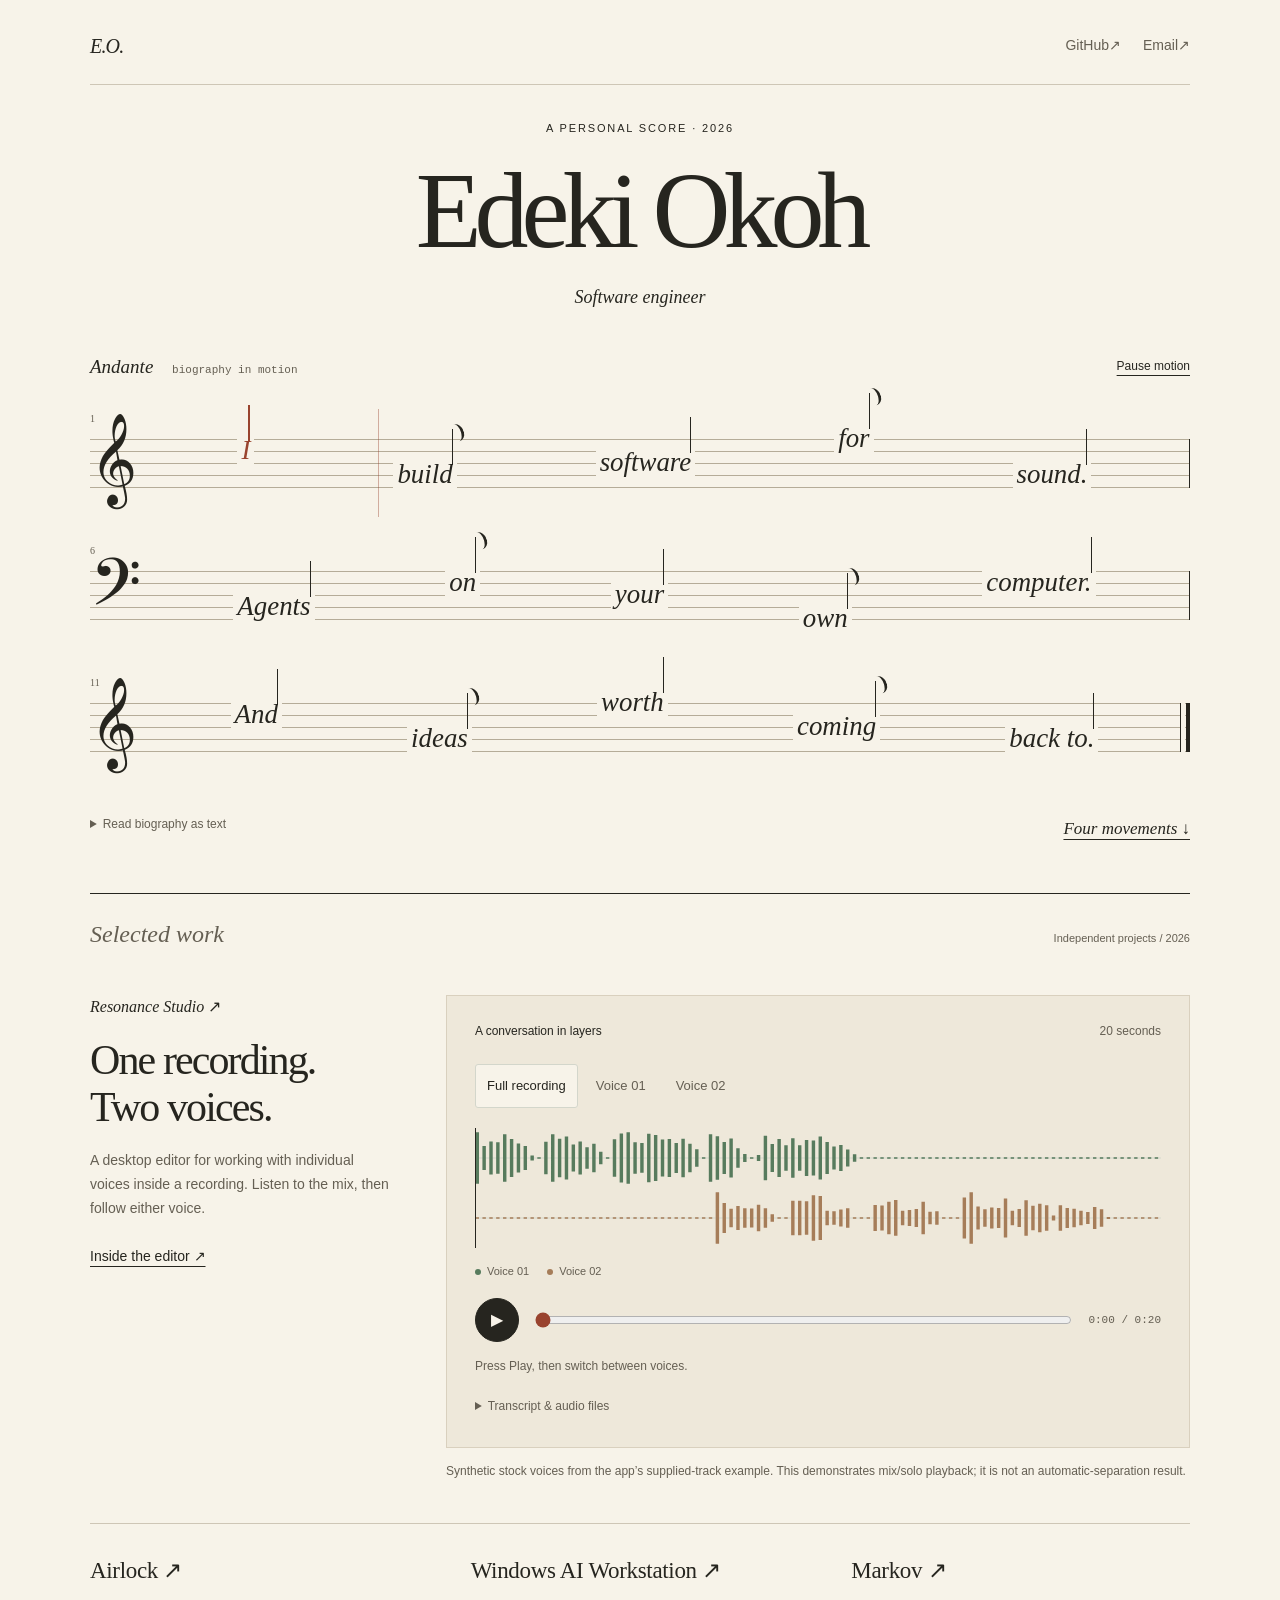
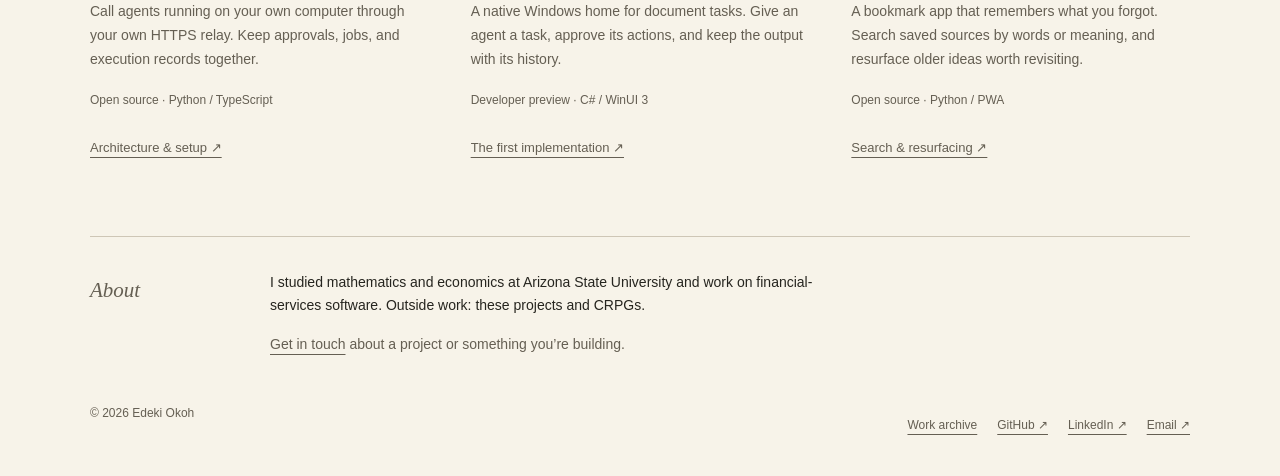
==== commit e28c6441: "Connect the animated score to the biography" ====
--- a/index.html
+++ b/index.html
@@ -12,12 +12,13 @@
   <link rel="stylesheet" href="score.css">
   <link rel="icon" href="assets/favicon.svg" type="image/svg+xml">
   <script src="listen.js" defer></script>
+  <script src="score.js" defer></script>
   <link rel="canonical" href="https://okohedeki.github.io/blog/">
 </head>
 <body>
   <a class="skip-link" href="#main">Skip to content</a>
   <nav class="site-nav" aria-label="Main navigation">
-    <a class="wordmark" href="./" aria-label="Edeki Okoh home">E.O.</a>
+    <a class="wordmark" href="./" aria-label="E.O. — Edeki Okoh home">E.O.</a>
     <div class="nav-links">
       <a href="https://github.com/Okohedeki">GitHub <span aria-hidden="true">↗</span></a>
       <a href="mailto:okohedeki@gmail.com">Email <span aria-hidden="true">↗</span></a>
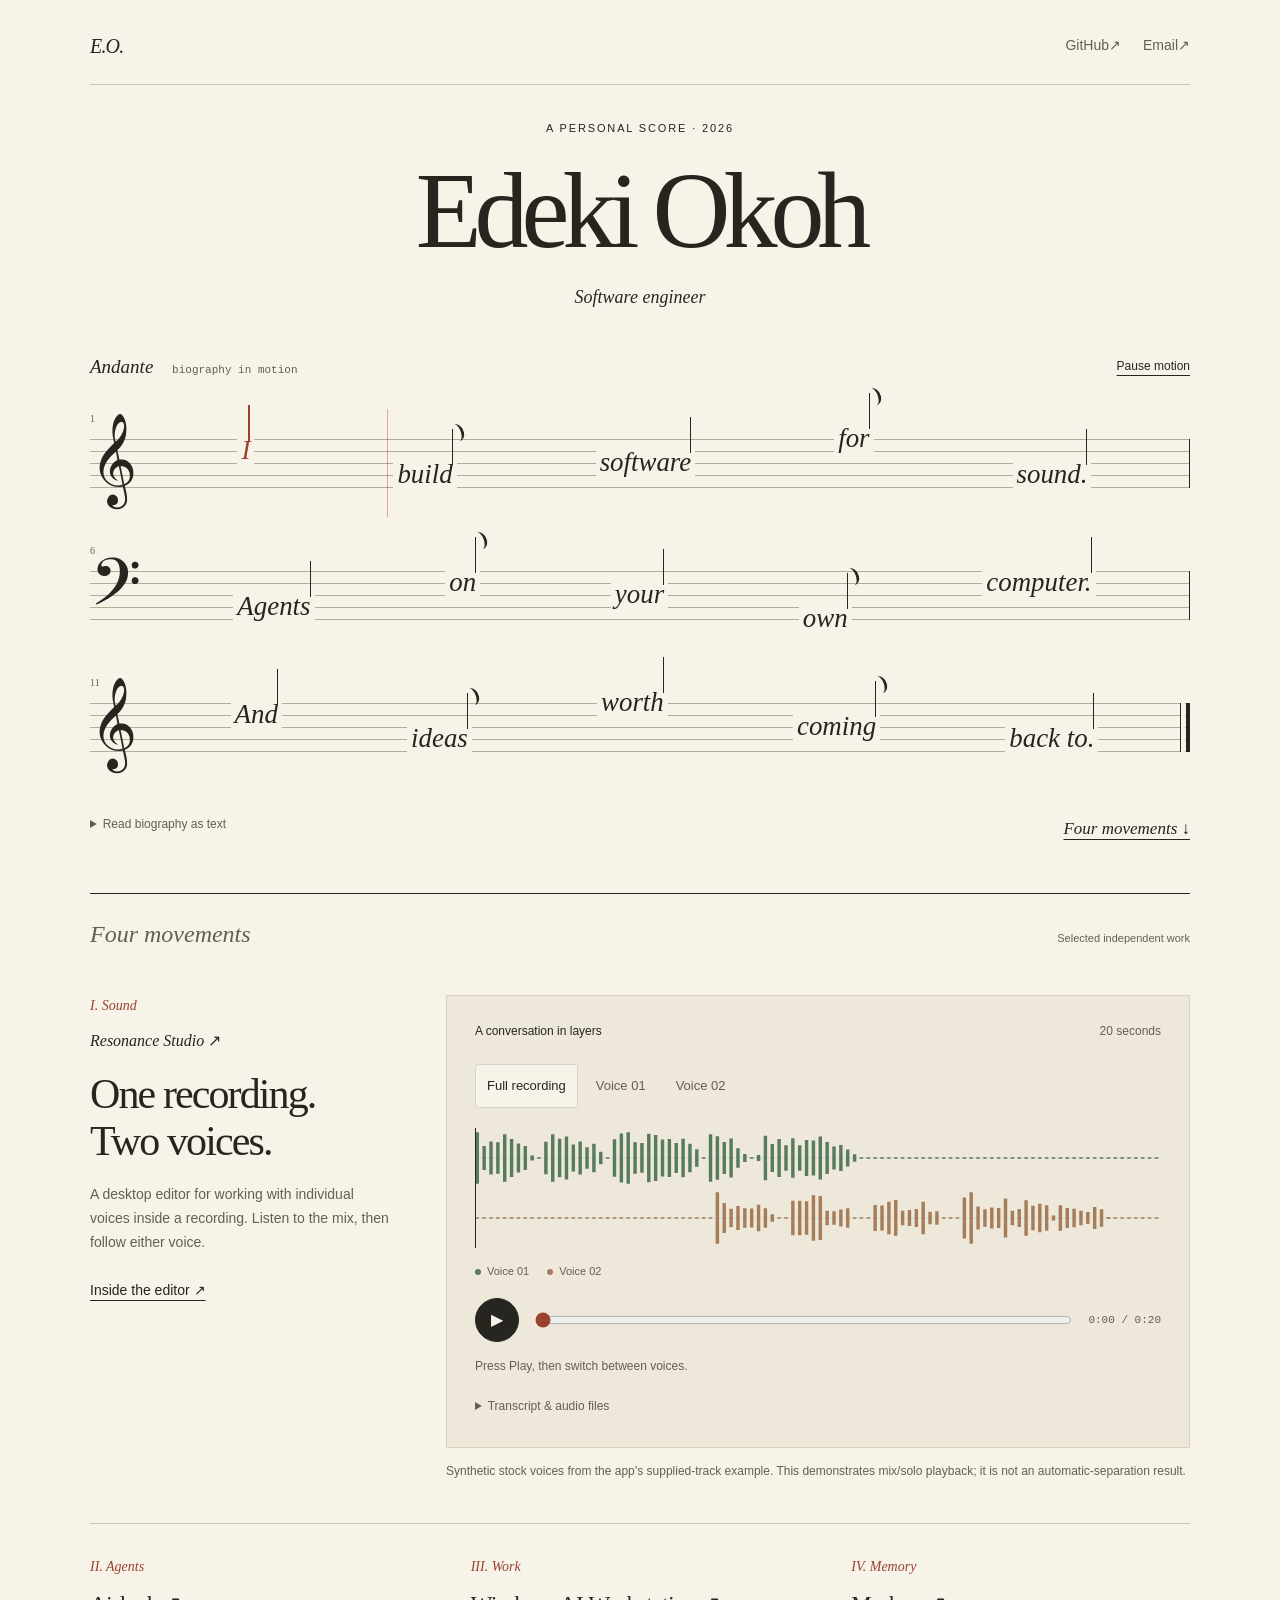
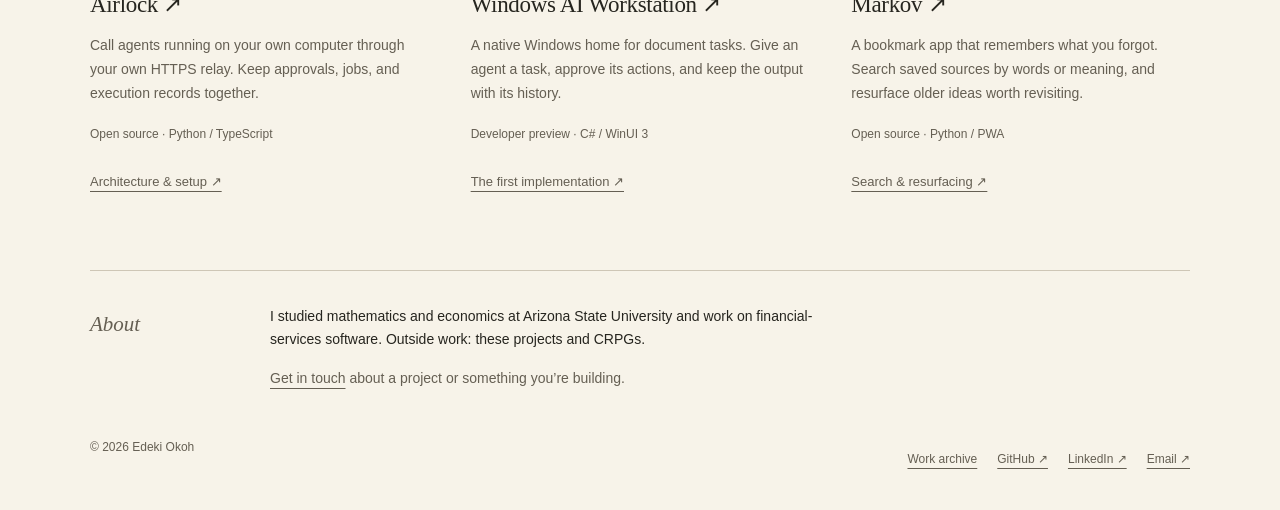
==== commit 1f0f6b73: "Arrange the four projects as movements beneath the biography" ====
--- a/index.html
+++ b/index.html
@@ -81,12 +81,13 @@
 
     <section id="selected-work" aria-labelledby="projects-title">
       <div class="section-heading">
-        <h2 class="section-label" id="projects-title">Selected work</h2>
-        <span>Independent projects / 2026</span>
+        <h2 class="section-label" id="projects-title">Four movements</h2>
+        <span>Selected independent work</span>
       </div>
 
       <article class="feature" id="resonance-studio">
         <div class="feature-copy">
+          <span class="movement">I. Sound</span>
           <p class="feature-name"><a href="resonance-studio.html">Resonance Studio ↗</a></p>
           <h3>One recording.<br> Two voices.</h3>
           <p>A desktop editor for working with individual voices inside a recording. Listen to the mix, then follow either voice.</p>
@@ -128,18 +129,21 @@
       </article>
       <div class="project-list">
         <article class="project" id="airlock">
+          <span class="movement">II. Agents</span>
           <h3><a href="https://github.com/Okohedeki/airlock">Airlock ↗</a></h3>
           <p>Call agents running on your own computer through your own HTTPS relay. Keep approvals, jobs, and execution records together.</p>
           <span class="status">Open source · Python / TypeScript</span>
           <p><a class="text-link" href="https://github.com/Okohedeki/airlock#readme">Architecture &amp; setup ↗</a></p>
         </article>
         <article class="project" id="windows-ai-workstation">
+          <span class="movement">III. Work</span>
           <h3><a href="windows-ai-workstation.html">Windows AI Workstation ↗</a></h3>
           <p>A native Windows home for document tasks. Give an agent a task, approve its actions, and keep the output with its history.</p>
           <span class="status">Developer preview · C# / WinUI 3</span>
           <p><a class="text-link" href="windows-ai-workstation.html" aria-label="The first implementation — Windows AI Workstation">The first implementation ↗</a></p>
         </article>
         <article class="project" id="markov">
+          <span class="movement">IV. Memory</span>
           <h3><a href="https://github.com/Okohedeki/markov-engine">Markov ↗</a></h3>
           <p>A bookmark app that remembers what you forgot. Search saved sources by words or meaning, and resurface older ideas worth revisiting.</p>
           <span class="status">Open source · Python / PWA</span>
--- a/score.css
+++ b/score.css
@@ -83,7 +83,7 @@
   .tempo span { margin-left: 8px; font-size: 10px; }
   .staff { height: 110px; }
   .clef { flex-basis: 30px; font-size: 56px; }
-  .word-note { font-size: 14px; }
+  .word-note { font-size: 16px; }
   .phrase { gap: 3px; padding-right: 9px; }
   .score-reading { gap: 12px; }
   .score-reading > a { font-size: 15px; }
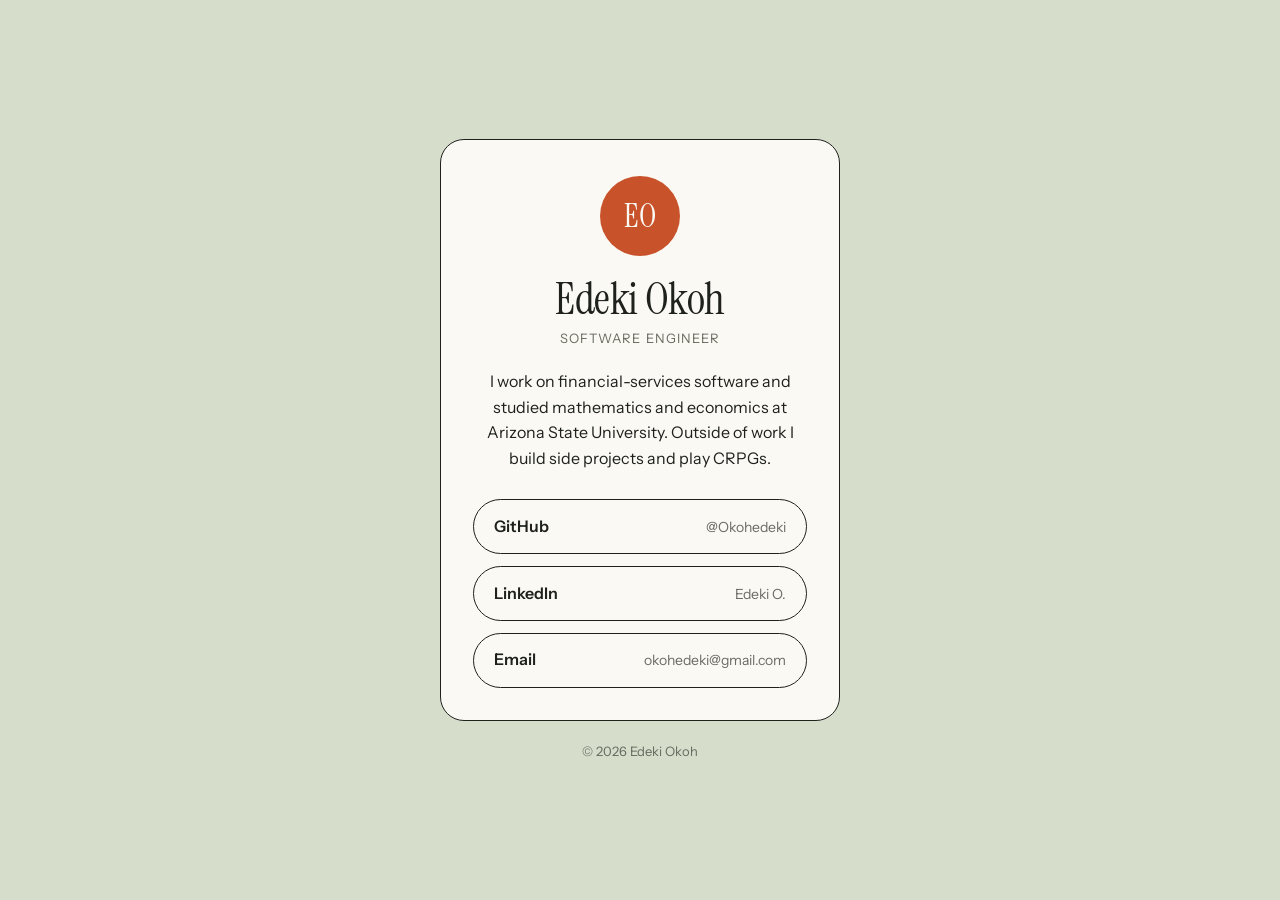
==== commit 2992a9ab: "Replace the site with a single intro card The homepage is now just a name, a short summary, and link" ====
--- a/index.html
+++ b/index.html
@@ -4,171 +4,32 @@
   <meta charset="utf-8">
   <meta name="viewport" content="width=device-width, initial-scale=1">
   <meta name="color-scheme" content="light">
-  <title>Edeki Okoh — Software Engineer</title>
-  <meta name="description" content="Edeki Okoh builds software for creative work, personal knowledge, and AI agents. Selected work: Resonance Studio, Airlock, Windows AI Workstation, and Markov.">
-  <meta property="og:title" content="Edeki Okoh — Software Engineer">
-  <meta property="og:description" content="Software for creative work, personal knowledge, and AI agents. Four projects by Edeki Okoh.">
+  <title>Edeki Okoh</title>
+  <meta name="description" content="Edeki Okoh, software engineer. GitHub, LinkedIn, and email.">
+  <meta property="og:title" content="Edeki Okoh">
+  <meta property="og:description" content="Software engineer. GitHub, LinkedIn, and email.">
   <meta property="og:type" content="website">
-  <link rel="stylesheet" href="score.css">
+  <link rel="canonical" href="https://okohedeki.github.io/blog/">
+  <link rel="preconnect" href="https://fonts.googleapis.com">
+  <link rel="preconnect" href="https://fonts.gstatic.com" crossorigin>
+  <link rel="stylesheet" href="https://fonts.googleapis.com/css2?family=Instrument+Sans:wght@400;600&family=Instrument+Serif&display=swap">
+  <link rel="stylesheet" href="site.css">
   <link rel="icon" href="assets/favicon.svg" type="image/svg+xml">
-  <script src="listen.js" defer></script>
-  <script src="score.js" defer></script>
-  <link rel="canonical" href="https://okohedeki.github.io/blog/">
 </head>
 <body>
-  <a class="skip-link" href="#main">Skip to content</a>
-  <nav class="site-nav" aria-label="Main navigation">
-    <a class="wordmark" href="./" aria-label="E.O. — Edeki Okoh home">E.O.</a>
-    <div class="nav-links">
-      <a href="https://github.com/Okohedeki">GitHub <span aria-hidden="true">↗</span></a>
-      <a href="mailto:okohedeki@gmail.com">Email <span aria-hidden="true">↗</span></a>
-    </div>
-  </nav>
-
-  <main id="main" tabindex="-1">
-    <header class="score-heading">
-      <p class="edition">A personal score · 2026</p>
+  <main>
+    <div class="card">
+      <span class="avatar" aria-hidden="true">EO</span>
       <h1>Edeki Okoh</h1>
       <p class="role">Software engineer</p>
-    </header>
-    <div class="score-controls">
-      <p class="tempo">Andante <span>biography in motion</span></p>
-      <button class="motion-control" type="button" data-score-toggle hidden>Pause motion</button>
+      <p class="summary">I work on financial-services software and studied mathematics and economics at Arizona State University. Outside of work I build side projects and play CRPGs.</p>
+      <ul class="links">
+        <li><a href="https://github.com/Okohedeki"><strong>GitHub</strong><span>@Okohedeki</span></a></li>
+        <li><a href="https://www.linkedin.com/in/edeki-o-58895bb2/"><strong>LinkedIn</strong><span>Edeki O.</span></a></li>
+        <li><a href="mailto:okohedeki@gmail.com"><strong>Email</strong><span>okohedeki@gmail.com</span></a></li>
+      </ul>
     </div>
-    <div class="biography-score" data-score data-running="false" role="img" aria-label="I build software for sound. Agents on your own computer. And ideas worth coming back to.">
-      <div class="staff">
-        <span class="staff-number">1</span><span class="clef" aria-hidden="true">𝄞</span>
-        <div class="phrase">
-          <span class="word-note" style="--pitch: -12px"><span>I</span></span>
-          <span class="word-note" style="--pitch: 12px"><span>build</span></span>
-          <span class="word-note" style="--pitch: 0px"><span>software</span></span>
-          <span class="word-note" style="--pitch: -24px"><span>for</span></span>
-          <span class="word-note" style="--pitch: 12px"><span>sound.</span></span>
-        </div>
-        <span class="score-cursor" aria-hidden="true"></span>
-      </div>
-      <div class="staff">
-        <span class="staff-number">6</span><span class="clef" aria-hidden="true">𝄢</span>
-        <div class="phrase">
-          <span class="word-note" style="--pitch: 12px"><span>Agents</span></span>
-          <span class="word-note" style="--pitch: -12px"><span>on</span></span>
-          <span class="word-note" style="--pitch: 0px"><span>your</span></span>
-          <span class="word-note" style="--pitch: 24px"><span>own</span></span>
-          <span class="word-note" style="--pitch: -12px"><span>computer.</span></span>
-        </div>
-        <span class="score-cursor" aria-hidden="true"></span>
-      </div>
-      <div class="staff">
-        <span class="staff-number">11</span><span class="clef" aria-hidden="true">𝄞</span>
-        <div class="phrase">
-          <span class="word-note" style="--pitch: -12px"><span>And</span></span>
-          <span class="word-note" style="--pitch: 12px"><span>ideas</span></span>
-          <span class="word-note" style="--pitch: -24px"><span>worth</span></span>
-          <span class="word-note" style="--pitch: 0px"><span>coming</span></span>
-          <span class="word-note" style="--pitch: 12px"><span>back to.</span></span>
-        </div>
-        <span class="score-cursor" aria-hidden="true"></span>
-      </div>
-    </div>
-    <div class="score-reading">
-      <details data-score-reading>
-        <summary>Read biography as text</summary>
-        <p>I build tools for working with sound, running agents on your own computer, and finding ideas you’ve saved.</p>
-        <p>I work on financial-services software and studied mathematics and economics at Arizona State University. These four projects are my independent work. Outside software: CRPGs.</p>
-      </details>
-      <a href="#selected-work">Four movements ↓</a>
-    </div>
-
-    <section id="selected-work" aria-labelledby="projects-title">
-      <div class="section-heading">
-        <h2 class="section-label" id="projects-title">Four movements</h2>
-        <span>Selected independent work</span>
-      </div>
-
-      <article class="feature" id="resonance-studio">
-        <div class="feature-copy">
-          <span class="movement">I. Sound</span>
-          <p class="feature-name"><a href="resonance-studio.html">Resonance Studio ↗</a></p>
-          <h3>One recording.<br> Two voices.</h3>
-          <p>A desktop editor for working with individual voices inside a recording. Listen to the mix, then follow either voice.</p>
-          <a class="text-link" href="resonance-studio.html" aria-label="Inside the editor — Resonance Studio">Inside the editor ↗</a>
-        </div>
-        <div>
-          <div class="sample" data-listening-sample>
-            <div class="sample-head"><strong>A conversation in layers</strong><span>20 seconds</span></div>
-            <div class="js-controls">
-              <div class="track-options" role="group" aria-label="Choose what to hear">
-                <button type="button" data-track="0" aria-pressed="true">Full recording</button>
-                <button type="button" data-track="1" aria-pressed="false">Voice 01</button>
-                <button type="button" data-track="2" aria-pressed="false">Voice 02</button>
-              </div>
-              <div class="waveform" aria-hidden="true">
-                <img src="assets/resonance-waveforms.svg" alt="" width="600" height="140">
-                <span class="playhead"></span>
-              </div>
-              <div class="wave-legend" aria-hidden="true"><span>Voice 01</span><span>Voice 02</span></div>
-              <div class="transport">
-                <button class="play-button" type="button" data-play aria-label="Play sample">▶</button>
-                <input type="range" min="0" max="20" step="0.05" value="0" data-seek aria-label="Playback position">
-                <span class="clock" data-clock>0:00 / 0:20</span>
-              </div>
-              <p class="sample-status" data-status role="status">Press Play, then switch between voices.</p>
-            </div>
-            <div class="audio-fallback">
-              <audio controls preload="none" src="assets/resonance-mix.mp3" aria-label="Listen to the full recording"></audio>
-            </div>
-            <details>
-              <summary>Transcript &amp; audio files</summary>
-              <p><strong>Voice 01:</strong> I am standing by the window. Come a little closer and listen. You can follow my voice as you move through the room. Now turn around. The room stays still, but your perspective changes.</p>
-              <p><strong>Voice 02:</strong> I am here beside the bookshelf. There are two voices in this room. Move toward me to hear the difference. A voice can feel close, or far away, depending on where you listen.</p>
-              <p><a href="assets/resonance-mix.mp3">Full recording</a> · <a href="assets/resonance-voice-01.mp3">Voice 01</a> · <a href="assets/resonance-voice-02.mp3">Voice 02</a></p>
-            </details>
-          </div>
-          <p class="sample-caption">Synthetic stock voices from the app’s supplied-track example. This demonstrates mix/solo playback; it is not an automatic-separation result.</p>
-        </div>
-      </article>
-      <div class="project-list">
-        <article class="project" id="airlock">
-          <span class="movement">II. Agents</span>
-          <h3><a href="https://github.com/Okohedeki/airlock">Airlock ↗</a></h3>
-          <p>Call agents running on your own computer through your own HTTPS relay. Keep approvals, jobs, and execution records together.</p>
-          <span class="status">Open source · Python / TypeScript</span>
-          <p><a class="text-link" href="https://github.com/Okohedeki/airlock#readme">Architecture &amp; setup ↗</a></p>
-        </article>
-        <article class="project" id="windows-ai-workstation">
-          <span class="movement">III. Work</span>
-          <h3><a href="windows-ai-workstation.html">Windows AI Workstation ↗</a></h3>
-          <p>A native Windows home for document tasks. Give an agent a task, approve its actions, and keep the output with its history.</p>
-          <span class="status">Developer preview · C# / WinUI 3</span>
-          <p><a class="text-link" href="windows-ai-workstation.html" aria-label="The first implementation — Windows AI Workstation">The first implementation ↗</a></p>
-        </article>
-        <article class="project" id="markov">
-          <span class="movement">IV. Memory</span>
-          <h3><a href="https://github.com/Okohedeki/markov-engine">Markov ↗</a></h3>
-          <p>A bookmark app that remembers what you forgot. Search saved sources by words or meaning, and resurface older ideas worth revisiting.</p>
-          <span class="status">Open source · Python / PWA</span>
-          <p><a class="text-link" href="https://github.com/Okohedeki/markov-engine#readme">Search &amp; resurfacing ↗</a></p>
-        </article>
-      </div>
-    </section>
-
-    <section class="about" aria-labelledby="about-title">
-      <h2 class="section-label" id="about-title">About</h2>
-      <div>
-        <p>I studied mathematics and economics at Arizona State University and work on financial-services software. Outside work: these projects and CRPGs.</p>
-        <p><a href="mailto:okohedeki@gmail.com">Get in touch</a> about a project or something you’re building.</p>
-      </div>
-    </section>
+    <footer>© 2026 Edeki Okoh</footer>
   </main>
-
-  <footer>
-    <p>© 2026 Edeki Okoh</p>
-    <div class="footer-links">
-      <a href="worklog.html">Work archive</a>
-      <a href="https://github.com/Okohedeki">GitHub ↗</a>
-      <a href="https://www.linkedin.com/in/edeki-o-58895bb2/">LinkedIn ↗</a>
-      <a href="mailto:okohedeki@gmail.com">Email ↗</a>
-    </div>
-  </footer>
 </body>
 </html>
--- a/site.css
+++ b/site.css
@@ -0,0 +1,130 @@
+:root {
+  --bg: #d6ddcb;
+  --card: #fbf9f3;
+  --ink: #1e211c;
+  --muted: #666a5f;
+  --line: #1e211c;
+  --accent: #c8532b;
+  color-scheme: light;
+}
+
+* { box-sizing: border-box; }
+
+html { -webkit-text-size-adjust: 100%; }
+
+body {
+  margin: 0;
+  min-height: 100vh;
+  display: grid;
+  place-items: center;
+  background: var(--bg);
+  color: var(--ink);
+  font: 16px/1.6 "Instrument Sans", system-ui, -apple-system, "Segoe UI", sans-serif;
+}
+
+main {
+  width: 100%;
+  max-width: 27rem;
+  padding: 2.5rem 1rem;
+}
+
+.card {
+  padding: 2.25rem 2rem 2rem;
+  background: var(--card);
+  border: 1.5px solid var(--line);
+  border-radius: 24px;
+  text-align: center;
+}
+
+.avatar {
+  display: grid;
+  place-items: center;
+  width: 5rem;
+  height: 5rem;
+  margin: 0 auto 1.25rem;
+  background: var(--accent);
+  color: var(--card);
+  border-radius: 50%;
+  font-family: "Instrument Serif", Georgia, serif;
+  font-size: 2rem;
+  line-height: 1;
+}
+
+h1 {
+  margin: 0;
+  font-family: "Instrument Serif", Georgia, serif;
+  font-size: 2.75rem;
+  font-weight: 400;
+  line-height: 1.05;
+  letter-spacing: -0.01em;
+}
+
+.role {
+  margin: 0.4rem 0 1.25rem;
+  color: var(--muted);
+  font-size: 0.8125rem;
+  letter-spacing: 0.08em;
+  text-transform: uppercase;
+}
+
+.summary { margin: 0 0 1.75rem; }
+
+.links {
+  display: grid;
+  gap: 0.75rem;
+  margin: 0;
+  padding: 0;
+  list-style: none;
+  text-align: left;
+}
+
+.links a {
+  display: flex;
+  align-items: baseline;
+  justify-content: space-between;
+  gap: 1rem;
+  padding: 0.85rem 1.25rem;
+  color: var(--ink);
+  text-decoration: none;
+  border: 1.5px solid var(--line);
+  border-radius: 999px;
+  transition: background-color 0.15s, color 0.15s;
+}
+
+.links a:hover {
+  background: var(--ink);
+  color: var(--card);
+}
+
+.links strong { font-weight: 600; }
+
+.links span {
+  min-width: 0;
+  overflow: hidden;
+  text-overflow: ellipsis;
+  white-space: nowrap;
+  color: inherit;
+  opacity: 0.65;
+  font-size: 0.875rem;
+}
+
+a:focus-visible {
+  outline: 2px solid var(--accent);
+  outline-offset: 3px;
+}
+
+footer {
+  margin-top: 1.25rem;
+  color: var(--muted);
+  font-size: 0.8125rem;
+  text-align: center;
+}
+
+@media (max-width: 400px) {
+  .card { padding: 2rem 1.25rem 1.5rem; }
+  h1 { font-size: 2.35rem; }
+}
+
+@media (prefers-reduced-motion: reduce) {
+  .links a { transition: none; }
+}
